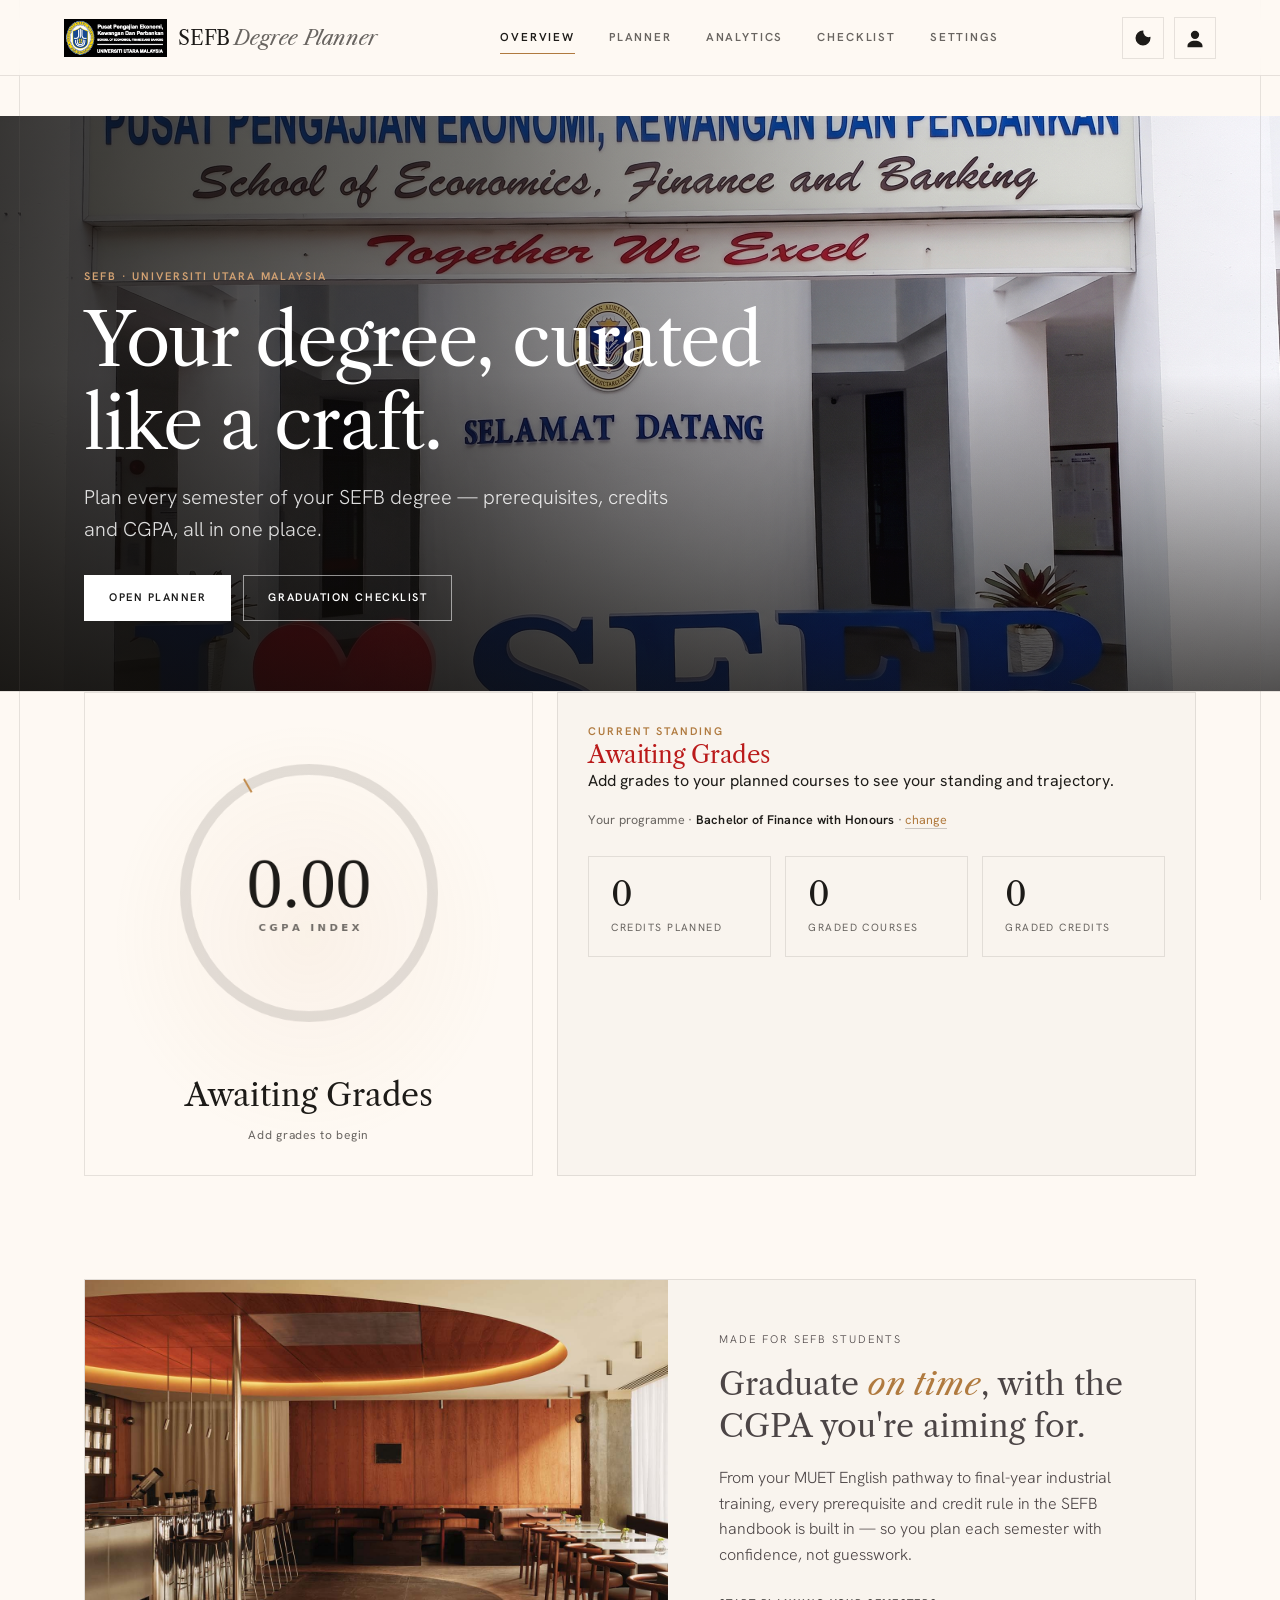
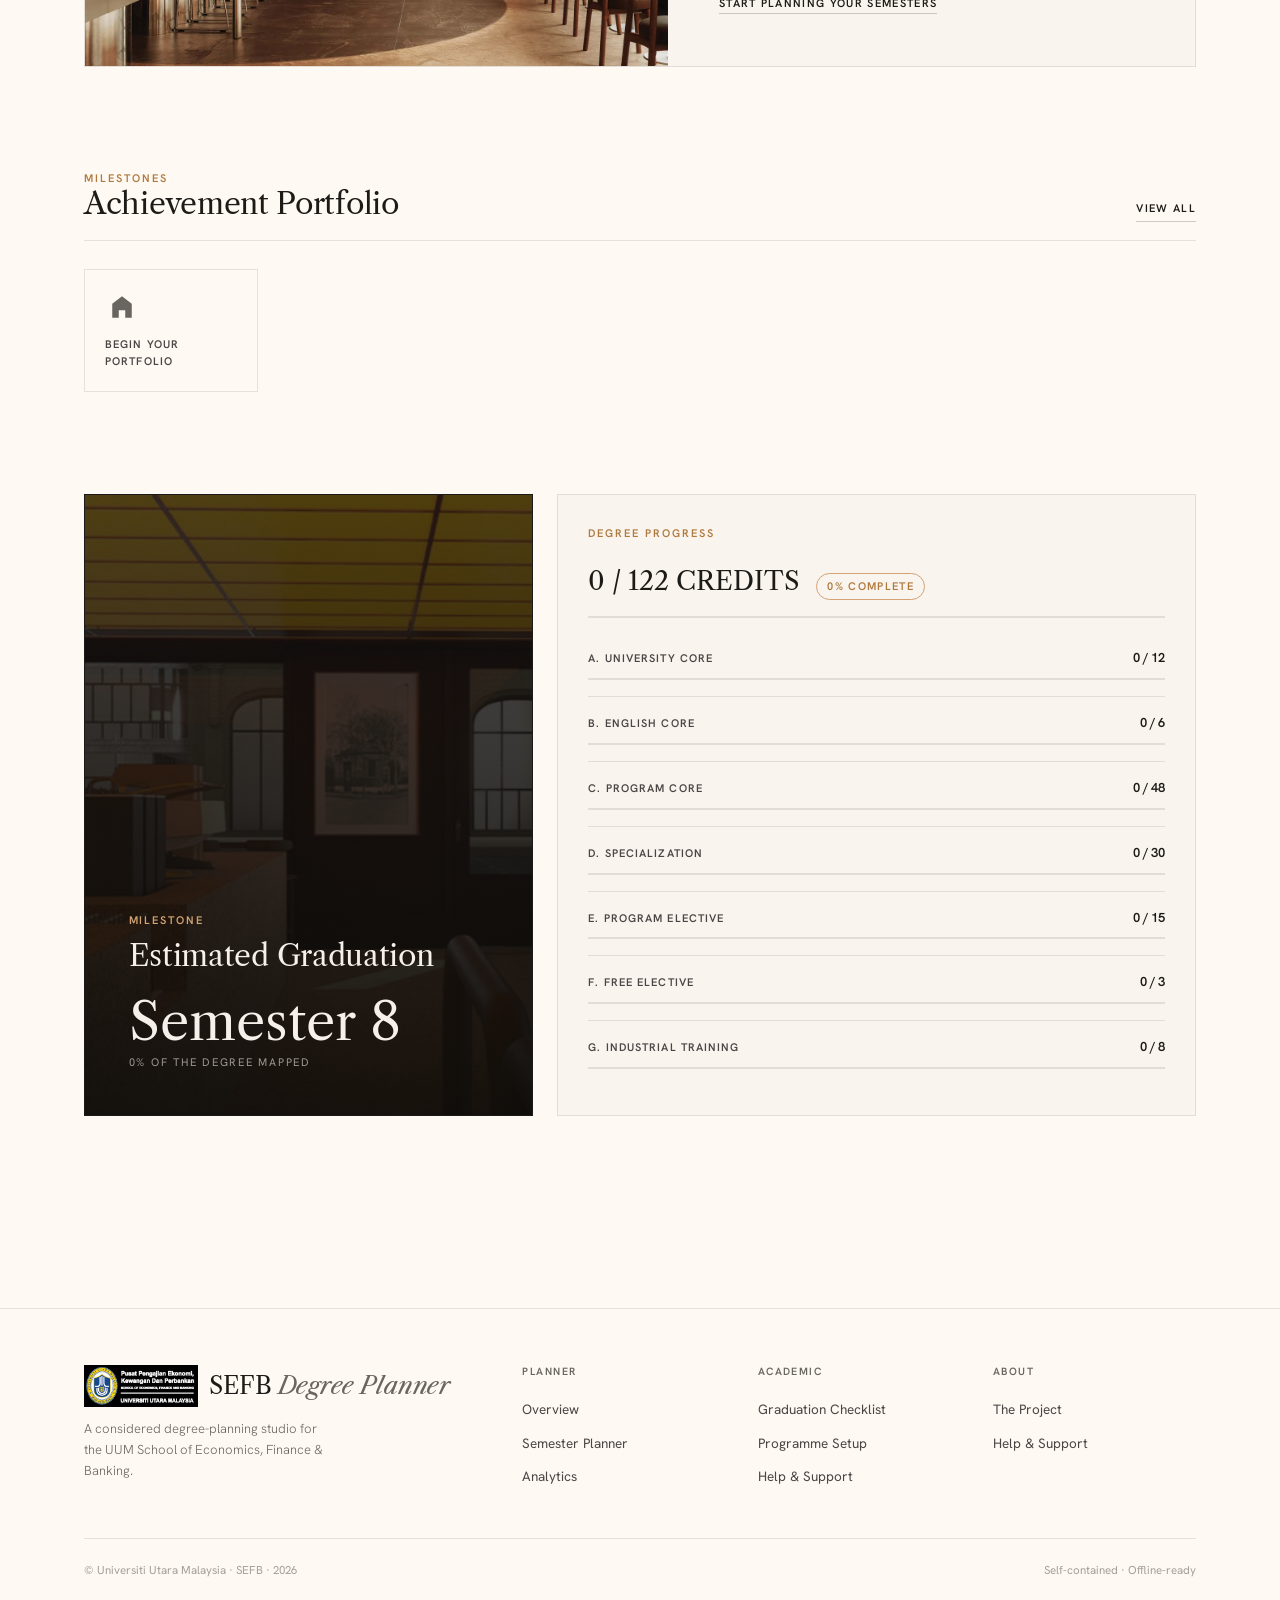
==== index.html @ 605106c7 "Add files via upload" ====
<!DOCTYPE html>
<html lang="en" class="light">
<head>
<meta charset="UTF-8">
<meta name="viewport" content="width=device-width, initial-scale=1.0">
<title>Overview · SEFB Degree Planner</title>
<meta name="description" content="SEFB UUM Degree Planner — academic standing, CGPA index and degree progress.">
<link rel="stylesheet" href="css/watchhouse.css">
</head>
<body data-page="overview" class="light-mode">

<!-- TOP APP BAR -->
<header class="topbar">
  <div class="brand">
    <button class="icon-btn" id="menuBtn" aria-label="Open menu"><span data-icon="menu"></span></button>
    <a class="brand-lockup" href="index.html"><img class="brand-logo" src="images/sefb.png" alt="SEFB logo"><span class="brand-mark">SEFB <em>Degree&nbsp;Planner</em></span></a>
    
  </div>
  <nav class="topnav">
    <a data-nav="overview" href="index.html">Overview</a>
    <a data-nav="planner" href="planner.html">Planner</a>
    <a data-nav="analytics" href="analytics.html">Analytics</a>
    <a data-nav="audit" href="audit.html">Checklist</a>
    <a data-nav="settings" href="settings.html">Settings</a>
  </nav>
  <div class="topbar-actions">
    <button class="icon-btn" data-theme-toggle><span data-theme-ic></span></button>
    <a class="icon-btn" href="settings.html" aria-label="Profile"><span data-icon="person"></span></a>
  </div>
</header>

<!-- MOBILE DRAWER -->
<nav class="drawer" id="mobileDrawer">
  <a data-nav="overview" href="index.html"><span data-icon="overview"></span>Overview</a>
  <a data-nav="planner" href="planner.html"><span data-icon="planner"></span>Planner</a>
  <a data-nav="analytics" href="analytics.html"><span data-icon="analytics"></span>Analytics</a>
  <a data-nav="audit" href="audit.html"><span data-icon="audit"></span>Checklist</a>
  <a data-nav="settings" href="settings.html"><span data-icon="settings"></span>Settings</a>
</nav>

<main>

  <!-- FULL-BLEED HERO -->
  <section class="full-hero">
    <img class="full-hero-img" src="images/campus.png" alt="SEFB UUM — School of Economics, Finance and Banking">
    <div class="full-hero-content">
      <p class="eyebrow">SEFB · Universiti Utara Malaysia</p>
      <h1>Your degree, curated like a craft.</h1>
      <p class="sub">Plan every semester of your SEFB degree — prerequisites, credits and CGPA, all in one place.</p>
      <div class="hero-actions">
        <a class="btn-light" style="background:#fff;color:var(--charcoal);border-color:#fff" href="planner.html">Open Planner</a>
        <a class="btn-light" href="audit.html">Graduation Checklist</a>
      </div>
    </div>
  </section>

<div class="wrap">

  <!-- STANDING -->
  <section class="section grid cols-12">
    <div class="span-5 panel ring-wrap">
      <canvas id="cgpaRingCanvas" width="440" height="440" aria-label="CGPA index ring"></canvas>
      <div id="cgpaRingClass">—</div>
      <div id="cgpaRingMotiv"></div>
    </div>
    <div class="span-7 panel">
      <p class="eyebrow">Current Standing</p>
      <h2 class="standing" style="text-align:left;margin:0"><span id="standingClass">Awaiting Grades</span></h2>
      <p id="standingDesc">Add grades to your planned courses to see your standing and trajectory.</p>
      <p class="prog-line">Your programme · <b data-program-name>—</b> · <a href="settings.html">change</a></p>
      <div class="stat-row" style="margin-top:26px">
        <div class="stat-card"><div class="v" id="statCredits">0</div><div class="l">Credits Planned</div></div>
        <div class="stat-card"><div class="v" id="statGraded">0</div><div class="l">Graded Courses</div></div>
        <div class="stat-card"><div class="v" id="statGradedCr">0</div><div class="l">Graded Credits</div></div>
      </div>
    </div>
  </section>

  <!-- EDITORIAL SPLIT -->
  <section class="section">
    <div class="split-media">
      <div class="split-img"><img src="images/hero-banner.jpg" alt="A considered study space"></div>
      <div class="split-copy">
        <p class="eyebrow">Made for SEFB Students</p>
        <p class="quote">Graduate <em>on time</em>, with the CGPA you're aiming for.</p>
        <p>From your MUET English pathway to final-year industrial training, every prerequisite and credit rule in the SEFB handbook is built in — so you plan each semester with confidence, not guesswork.</p>
        <div style="margin-top:22px"><a class="linkbtn" href="planner.html">Start planning your semesters</a></div>
      </div>
    </div>
  </section>

  <!-- ACHIEVEMENT PORTFOLIO -->
  <section class="section">
    <div class="section-head">
      <div><p class="eyebrow">Milestones</p><h2>Achievement Portfolio</h2></div>
      <a class="linkbtn" href="audit.html">View all</a>
    </div>
    <div class="badge-grid" id="badges"></div>
  </section>

  <!-- GRADUATION + DEGREE PROGRESS -->
  <section class="section grid cols-12">
    <div class="span-5 dark-card has-img">
      <img src="images/house-midtown.jpg" alt="">
      <div class="dc-body">
        <p class="eyebrow">Milestone</p>
        <h3 style="font-size:30px;margin-top:10px;color:var(--on-dark)">Estimated Graduation</h3>
        <div class="audit-completion" id="milestoneValue" style="font-size:clamp(34px,5vw,52px)">—</div>
        <p class="audit-completion-l" id="milestoneSub"></p>
      </div>
    </div>
    <div class="span-7 panel">
      <p class="eyebrow card-eyebrow">Degree Progress</p>
      <div class="overall-head">
        <span id="overallCredits">0 / 0 CREDITS</span>
        <span id="overallPct">0% COMPLETE</span>
      </div>
      <div class="overall-track"><div id="overallBar"></div></div>
      <div id="degreeProgress" style="margin-top:14px"></div>
    </div>
  </section>

</div>
</main>

<!-- FOOTER -->
<footer class="site-footer"><div class="wrap">
  <div class="footer-grid">
    <div class="footer-brand">
      <a class="brand-lockup" href="index.html"><img class="brand-logo" src="images/sefb.png" alt="SEFB logo"><span class="brand-mark">SEFB <em>Degree&nbsp;Planner</em></span></a>
      <p>A considered degree-planning studio for the UUM School of Economics, Finance &amp; Banking.</p>
    </div>
    <div class="footer-col"><h4>Planner</h4><a href="index.html">Overview</a><a href="planner.html">Semester Planner</a><a href="analytics.html">Analytics</a></div>
    <div class="footer-col"><h4>Academic</h4><a href="audit.html">Graduation Checklist</a><a href="settings.html">Programme Setup</a><a href="settings.html#help">Help &amp; Support</a></div>
    <div class="footer-col"><h4>About</h4><a href="settings.html#about">The Project</a><a href="settings.html#help">Help &amp; Support</a></div>
  </div>
  <div class="footer-base">
    <span>© Universiti Utara Malaysia · SEFB · 2026</span>
    <span>Self-contained · Offline-ready</span>
  </div>
</div></footer>

<!-- MODAL + CONFIRM -->
<div class="modal-bg" id="modal"><div class="modal-card"><div class="modal-head" id="modalTitle"></div><div class="modal-body" id="modalBody"></div></div></div>
<div class="modal-bg" id="confirmDialog"><div class="modal-card confirm-card">
  <p id="confirmMsg"></p>
  <div class="confirm-actions"><button class="btn-ghost" onclick="confirmResolve(false)">Cancel</button><button class="btn-solid" onclick="confirmResolve(true)">Confirm</button></div>
</div></div>

<div class="edge l"></div><div class="edge r"></div>

<script src="js/data.js"></script>
<script src="js/core-engine.js"></script>
<script src="js/charts.js"></script>
<script src="js/ui.js"></script>
<script>
  loadState();
  initChrome();
  renderAll();
</script>
</body>
</html>
---- css/watchhouse.css ----
/* ============================================================================
   watchhouse.css — SEFB Degree Planner · "Modern Coffee" editorial design system
   Self-contained: self-hosted fonts (./fonts), inline-SVG icons, no CDN.
   Aesthetic per modern_coffee_narrative/DESIGN.md — bone & charcoal, sharp
   corners, 1px blueprint borders, no drop shadows, Libre Caslon + Hanken Grotesk.
============================================================================ */

/* ─────────────────────── SELF-HOSTED FONTS ─────────────────────── */
@font-face{font-family:'Libre Caslon Text';src:url('../fonts/libre-caslon-text-400.woff2') format('woff2');font-weight:400;font-style:normal;font-display:swap}
@font-face{font-family:'Libre Caslon Text';src:url('../fonts/libre-caslon-text-400-italic.woff2') format('woff2');font-weight:400;font-style:italic;font-display:swap}
@font-face{font-family:'Libre Caslon Text';src:url('../fonts/libre-caslon-text-700.woff2') format('woff2');font-weight:700;font-style:normal;font-display:swap}
@font-face{font-family:'Hanken Grotesk';src:url('../fonts/hanken-grotesk-300.woff2') format('woff2');font-weight:300;font-style:normal;font-display:swap}
@font-face{font-family:'Hanken Grotesk';src:url('../fonts/hanken-grotesk-400.woff2') format('woff2');font-weight:400;font-style:normal;font-display:swap}
@font-face{font-family:'Hanken Grotesk';src:url('../fonts/hanken-grotesk-600.woff2') format('woff2');font-weight:600;font-style:normal;font-display:swap}
@font-face{font-family:'Hanken Grotesk';src:url('../fonts/hanken-grotesk-700.woff2') format('woff2');font-weight:700;font-style:normal;font-display:swap}

/* ─────────────────────── TOKENS ─────────────────────── */
:root{
  --font-display:'Libre Caslon Text',Georgia,'Times New Roman',serif;
  --font-body:'Hanken Grotesk',system-ui,-apple-system,'Segoe UI',Roboto,sans-serif;

  --surface:#fef9f3;
  --surface-low:#f8f3ed;
  --surface-2:#f2ede7;
  --bone:#f9f4ee;
  --ink:#1d1b18;
  --sub:#4c4546;
  --warm:#696561;
  --faint:#a59f98;
  --line:rgba(105,101,97,.16);
  --line-strong:rgba(105,101,97,.32);
  --amber:#d4a373;
  --amber-deep:#b07a3f;
  --charcoal:#1a1a1a;
  --cream:#f8f2de;
  --error:#ba1a1a;
  --on-dark:#f5f0ea;

  --container:1240px;
  --gutter:24px;
  --margin:clamp(20px,5vw,64px);
  --topbar-h:76px;
  --radius:0px;
  --pill:999px;
  --ease:cubic-bezier(.2,.7,.2,1);
}
body.dark-mode{
  --surface:#16140f;
  --surface-low:#1c1a15;
  --surface-2:#211e18;
  --bone:#211e18;
  --ink:#f5f0ea;
  --sub:#cfc9c0;
  --warm:#a8a299;
  --faint:#7e7872;
  --line:rgba(245,240,234,.12);
  --line-strong:rgba(245,240,234,.24);
  --charcoal:#0e0d0a;
  --on-dark:#f5f0ea;
}

/* ─────────────────────── RESET / BASE ─────────────────────── */
*{margin:0;padding:0;box-sizing:border-box}
html{scroll-behavior:smooth}
body{
  font-family:var(--font-body);
  background:var(--surface);
  color:var(--ink);
  font-size:16px;line-height:1.6;font-weight:400;
  -webkit-font-smoothing:antialiased;text-rendering:optimizeLegibility;
  min-height:100vh;
  transition:background .4s var(--ease),color .4s var(--ease);
}
::selection{background:rgba(212,163,115,.3)}
a{color:inherit;text-decoration:none}
button{font-family:inherit;cursor:pointer;background:none;border:none;color:inherit}
input,select,textarea{font-family:inherit;font-size:inherit;color:inherit}
img{max-width:100%;display:block}
.ic{width:1.25em;height:1.25em;fill:currentColor;flex:none;vertical-align:middle}

h1,h2,h3,h4{font-family:var(--font-display);font-weight:400;line-height:1.15;letter-spacing:-.01em}
.serif{font-family:var(--font-display)}
.eyebrow{font-size:11px;font-weight:600;letter-spacing:.18em;text-transform:uppercase;color:var(--amber-deep)}
.eyebrow.muted{color:var(--warm)}
.muted{color:var(--warm)}

/* ─────────────────────── LAYOUT ─────────────────────── */
.wrap{max-width:var(--container);margin:0 auto;padding:0 var(--margin)}
main{padding-top:calc(var(--topbar-h) + 40px);padding-bottom:96px;min-height:80vh}
.section{margin-top:clamp(48px,8vw,104px)}
.section:first-child{margin-top:0}
.section-head{display:flex;justify-content:space-between;align-items:flex-end;gap:24px;flex-wrap:wrap;margin-bottom:28px;padding-bottom:18px;border-bottom:1px solid var(--line)}
.section-head h2{font-size:clamp(22px,3vw,30px)}
.grid{display:grid;gap:var(--gutter)}
.cols-2{grid-template-columns:repeat(2,1fr)}
.cols-3{grid-template-columns:repeat(3,1fr)}
.cols-12{grid-template-columns:repeat(12,1fr)}
.span-8{grid-column:span 8}.span-7{grid-column:span 7}.span-6{grid-column:span 6}
.span-5{grid-column:span 5}.span-4{grid-column:span 4}.span-12{grid-column:span 12}

/* ─────────────────────── TOP APP BAR ─────────────────────── */
.topbar{
  position:fixed;top:0;left:0;width:100%;height:var(--topbar-h);z-index:60;
  display:flex;align-items:center;justify-content:space-between;
  padding:0 var(--margin);
  background:color-mix(in srgb,var(--surface) 82%,transparent);
  backdrop-filter:blur(14px);-webkit-backdrop-filter:blur(14px);
  border-bottom:1px solid var(--line);
}
.brand{display:flex;align-items:center;gap:14px}
.brand-mark{font-family:var(--font-display);font-size:24px;letter-spacing:-.02em;color:var(--ink)}
.brand-sub{font-size:10px;letter-spacing:.2em;text-transform:uppercase;color:var(--warm);border-left:1px solid var(--line);padding-left:12px}
.topnav{display:flex;align-items:center;gap:34px}
.topnav a{position:relative;font-size:11.5px;font-weight:600;letter-spacing:.16em;text-transform:uppercase;color:var(--warm);transition:color .3s}
.topnav a:hover{color:var(--ink)}
.topnav a.active{color:var(--ink)}
.topnav a::after{content:'';position:absolute;left:0;bottom:-7px;height:1px;width:0;background:var(--amber-deep);transition:width .3s var(--ease)}
.topnav a:hover::after,.topnav a.active::after{width:100%}
.topbar-actions{display:flex;align-items:center;gap:10px}
.icon-btn{width:42px;height:42px;display:grid;place-items:center;border:1px solid var(--line);color:var(--ink);transition:.25s var(--ease)}
.icon-btn:hover{border-color:var(--ink);color:var(--amber-deep)}
.icon-btn .ic{width:20px;height:20px}
.avatar{width:42px;height:42px;border:1px solid var(--line);overflow:hidden;background:var(--surface-2)}
.avatar img{width:100%;height:100%;object-fit:cover}
#menuBtn{display:none}

/* mobile drawer */
.drawer{position:fixed;inset:var(--topbar-h) 0 0 0;z-index:55;background:var(--surface);
  transform:translateX(-100%);transition:transform .35s var(--ease);padding:28px var(--margin);
  display:flex;flex-direction:column;gap:6px;border-right:1px solid var(--line)}
body.drawer-open .drawer{transform:translateX(0)}
.drawer a{display:flex;align-items:center;gap:14px;padding:16px 4px;font-size:14px;font-weight:600;
  letter-spacing:.1em;text-transform:uppercase;color:var(--warm);border-bottom:1px solid var(--line)}
.drawer a.active{color:var(--ink)}
.drawer a .ic{width:20px;height:20px;color:var(--amber-deep)}

/* ─────────────────────── BOTTOM NAV (mobile) ─────────────────────── */
.bottomnav{display:none}

/* ─────────────────────── PAGE HERO ─────────────────────── */
.page-hero{display:flex;justify-content:space-between;align-items:flex-end;gap:32px;flex-wrap:wrap;margin-bottom:8px}
.page-hero .lead{max-width:640px}
.page-hero h1{font-size:clamp(38px,6vw,62px);letter-spacing:-.02em;margin-top:10px}
.page-hero p{color:var(--sub);font-size:clamp(16px,2vw,19px);font-weight:300;margin-top:14px;max-width:60ch}
.hero-actions{display:flex;gap:12px;flex-wrap:wrap}
/* slim variant — planner page: heading only, no subtext, tighter bottom margin */
.page-hero--slim{margin-bottom:0;padding-bottom:14px}
.page-hero--slim h1{font-size:clamp(30px,4.6vw,50px);margin-top:6px}
/* 2-col setup grid inside left panel */
.planner-setup-grid{display:grid;grid-template-columns:1fr 1fr;gap:12px 18px;margin-top:14px}
.planner-setup-grid .field:first-child{grid-column:1/-1}  /* Programme full width */

/* context chips */
.context-bar{display:flex;flex-wrap:wrap;gap:10px;margin-top:22px}
.chip{display:inline-flex;align-items:center;gap:8px;border:1px solid var(--line);padding:8px 14px;font-size:11px;letter-spacing:.1em;text-transform:uppercase;color:var(--sub)}
.chip b{font-weight:600;color:var(--ink);letter-spacing:.04em;text-transform:none;font-size:13px}

/* ─────────────────────── BUTTONS ─────────────────────── */
.btn-outline,.btn-solid,.btn-ghost{
  display:inline-flex;align-items:center;justify-content:center;gap:8px;
  padding:13px 24px;font-size:11px;font-weight:600;letter-spacing:.14em;text-transform:uppercase;
  border:1px solid var(--ink);transition:.28s var(--ease);white-space:nowrap}
.btn-outline{color:var(--ink);background:transparent}
.btn-outline:hover{background:var(--ink);color:var(--surface)}
.btn-solid{background:var(--ink);color:var(--surface);border-color:var(--ink)}
.btn-solid:hover{background:var(--amber-deep);border-color:var(--amber-deep);color:#fff}
.btn-ghost{border-color:var(--line);color:var(--sub)}
.btn-ghost:hover{border-color:var(--ink);color:var(--ink)}
.btn-ghost.danger:hover{border-color:var(--error);color:var(--error)}
.btn-outline.sm,.btn-solid.sm,.btn-ghost.sm{padding:9px 16px;font-size:10.5px;letter-spacing:.1em}
.btn-outline .ic,.btn-solid .ic,.btn-ghost .ic{width:16px;height:16px}
.linkbtn{font-size:11px;font-weight:600;letter-spacing:.12em;text-transform:uppercase;color:var(--ink);
  border-bottom:1px solid var(--line-strong);padding-bottom:3px;transition:border-color .3s}
.linkbtn:hover{border-color:var(--amber-deep);color:var(--amber-deep)}

/* ─────────────────────── CARDS / PANELS ─────────────────────── */
.bone-card{background:var(--bone);border:1px solid var(--line);padding:clamp(22px,3vw,40px)}
.panel{background:var(--bone);border:1px solid var(--line);padding:clamp(20px,2.4vw,30px)}
.panel-flat{border:1px solid var(--line);padding:clamp(20px,2.4vw,30px)}
.dark-card{background:var(--charcoal);color:var(--on-dark);border:1px solid var(--charcoal);padding:clamp(26px,3.4vw,44px);position:relative;overflow:hidden}
.dark-card .eyebrow{color:var(--amber)}
.dark-card h2,.dark-card h3{color:var(--on-dark)}
.card-title{font-size:20px;margin-bottom:4px}
.card-eyebrow{margin-bottom:18px}

/* ─────────────────────── STAT CARDS ─────────────────────── */
.stat-row{display:grid;grid-template-columns:repeat(auto-fit,minmax(150px,1fr));gap:14px}
.stat-card{border:1px solid var(--line);padding:20px 22px;background:var(--bone)}
.stat-card .v{font-family:var(--font-display);font-size:34px;line-height:1}
.stat-card .l{font-size:10.5px;letter-spacing:.14em;text-transform:uppercase;color:var(--warm);margin-top:8px}

/* ─────────────────────── CLASSIFICATION / RING ─────────────────────── */
.ring-wrap{display:flex;flex-direction:column;align-items:center;text-align:center}
#cgpaRingCanvas{width:100%;max-width:300px;aspect-ratio:1/1;height:auto}
#cgpaRingClass{font-family:var(--font-display);font-size:clamp(24px,3vw,32px);margin-top:6px}
#cgpaRingMotiv{font-size:12px;letter-spacing:.06em;color:var(--warm);margin-top:6px}
[data-tier="first"]{color:var(--amber-deep)}
[data-tier="fail"]{color:var(--error)}
.standing{text-align:center;max-width:520px;margin:0 auto}
.standing h2{font-size:clamp(34px,5vw,52px);line-height:1.05;margin-top:12px}
.standing #standingClass{display:block}
.standing p{color:var(--sub);font-weight:300;margin-top:18px;font-size:17px}
.prog-line{font-size:12.5px;color:var(--warm);margin-top:16px;letter-spacing:.02em}
.prog-line b{color:var(--ink);font-weight:600}
.prog-line a{color:var(--amber-deep);border-bottom:1px solid var(--line-strong)}
.prog-line a:hover{border-color:var(--amber-deep)}
#deansListBadge{display:inline-flex;align-items:center;gap:8px;margin-top:14px;border:1px solid var(--amber);
  color:var(--amber-deep);padding:7px 14px;border-radius:var(--pill);font-size:11px;font-weight:600;letter-spacing:.12em;text-transform:uppercase}

/* ─────────────────────── PROGRESS BARS ─────────────────────── */
.overall-head{display:flex;align-items:baseline;gap:16px;flex-wrap:wrap;margin-bottom:6px}
#overallCredits{font-family:var(--font-display);font-size:26px}
#overallPct{font-size:11px;font-weight:600;letter-spacing:.12em;text-transform:uppercase;color:var(--amber-deep);
  border:1px solid var(--amber);padding:4px 10px;border-radius:var(--pill)}
.overall-track{height:2px;background:var(--line);margin:14px 0 4px}
.overall-track #overallBar{height:100%;background:var(--amber-deep);transition:width .6s var(--ease)}
.progress-row{padding:16px 0;border-bottom:1px solid var(--line)}
.progress-row:last-child{border-bottom:none}
.progress-row-head{display:flex;justify-content:space-between;align-items:baseline;margin-bottom:9px}
.pr-label{font-size:11px;font-weight:600;letter-spacing:.1em;text-transform:uppercase;color:var(--sub)}
.pr-val{font-size:13px;font-weight:600;color:var(--ink);font-variant-numeric:tabular-nums}
.progress-track{height:2px;background:var(--line)}
.progress-fill{height:100%;background:var(--ink);transition:width .6s var(--ease)}
.progress-row.is-done .progress-fill{background:var(--amber-deep)}
.progress-row.is-done .pr-val{color:var(--amber-deep)}

/* ─────────────────────── BADGES ─────────────────────── */
.badge-grid{display:grid;grid-template-columns:repeat(auto-fill,minmax(150px,1fr));gap:14px}
.badge{display:flex;flex-direction:column;gap:12px;border:1px solid var(--line);padding:20px}
.badge-ic{width:34px;height:34px;display:grid;place-items:center;color:var(--warm)}
.badge-ic .ic{width:26px;height:26px}
.badge-label{font-size:11px;font-weight:600;letter-spacing:.1em;text-transform:uppercase;color:var(--sub)}
.badge.is-gold{border-color:var(--amber)}
.badge.is-gold .badge-ic{color:var(--amber-deep)}
.badge.is-gold .badge-label{color:var(--ink)}

/* ─────────────────────── FORM CONTROLS ─────────────────────── */
.field{display:flex;flex-direction:column;gap:8px}
.field-label{font-size:10.5px;font-weight:600;letter-spacing:.14em;text-transform:uppercase;color:var(--warm)}
select,.input{
  width:100%;padding:13px 16px;border:1px solid var(--line);background:var(--surface);color:var(--ink);
  font-size:14px;border-radius:0;appearance:none;-webkit-appearance:none;transition:border-color .25s}
select{background-image:url("data:image/svg+xml;utf8,<svg xmlns='http://www.w3.org/2000/svg' width='16' height='16' viewBox='0 0 24 24' fill='%23696561'><path d='M7 10l5 5 5-5z'/></svg>");
  background-repeat:no-repeat;background-position:right 14px center;padding-right:40px}
select:focus,.input:focus{outline:none;border-color:var(--ink)}
.search-box{position:relative}
.search-box .input{padding-left:44px}
.search-box .search-ic{position:absolute;left:16px;top:50%;transform:translateY(-50%);color:var(--warm)}
.search-results{position:absolute;top:calc(100% + 6px);left:0;right:0;z-index:20;background:var(--surface);
  border:1px solid var(--line);display:none}
.search-results.open{display:block}
.search-hit{display:flex;align-items:center;gap:12px;padding:11px 16px;border-bottom:1px solid var(--line)}
.search-hit:last-child{border-bottom:none}
.sh-code{font-size:11px;letter-spacing:.06em;color:var(--warm);min-width:74px}
.sh-name{flex:1;font-size:13px}
.sh-cr{font-size:11px;color:var(--amber-deep)}
.search-empty{padding:14px 16px;color:var(--warm);font-size:13px}

/* ─────────────────────── TAKE NOTE (alerts) ─────────────────────── */
.take-note{border:2px solid var(--amber);background:color-mix(in srgb,var(--amber) 12%,var(--surface));
  padding:20px 22px;margin-top:26px;display:none}
.take-note.has-alerts{display:block}
.take-note.muted{opacity:.7}
.take-note-head{display:flex;align-items:center;gap:12px;margin-bottom:14px}
.take-note-head .tn-title{font-size:11px;font-weight:700;letter-spacing:.16em;text-transform:uppercase;color:var(--amber-deep)}
.tn-count{background:var(--amber-deep);color:#fff;font-size:11px;font-weight:700;min-width:20px;height:20px;
  border-radius:var(--pill);display:inline-grid;place-items:center;padding:0 6px}
.take-note-head .spacer{flex:1}
.tn-mute{font-size:10.5px;letter-spacing:.1em;text-transform:uppercase;color:var(--warm);border-bottom:1px solid var(--line)}
.alert{display:flex;align-items:center;gap:12px;padding:11px 0;border-top:1px solid var(--line)}
.alert-msg{flex:1;font-size:13.5px;color:var(--ink)}
.alert.is-bad .alert-msg{color:var(--error)}
.alert-x{width:24px;height:24px;display:grid;place-items:center;color:var(--warm)}
.alert-x:hover{color:var(--ink)}
.alert-x .ic{width:16px;height:16px}

/* ─────────────────────── SEMESTER CARDS ─────────────────────── */
.sem-stack{display:flex;flex-direction:column;gap:22px;margin-top:30px}
.sem-card{background:var(--bone);border:1px solid var(--line);padding:clamp(20px,2.6vw,34px);transition:border-color .4s}
.sem-card.is-current{border-color:var(--amber)}
.sem-card.is-extra{background:repeating-linear-gradient(135deg,var(--bone),var(--bone) 12px,var(--surface-low) 12px,var(--surface-low) 24px)}
.sem-card.drop-target{border-color:var(--ink);box-shadow:inset 0 0 0 1px var(--ink)}
.sem-head{display:flex;justify-content:space-between;align-items:flex-start;gap:18px;flex-wrap:wrap;
  padding-bottom:18px;margin-bottom:18px;border-bottom:1px solid var(--line)}
.sem-eyebrow{font-size:10.5px;font-weight:600;letter-spacing:.16em;text-transform:uppercase;color:var(--amber-deep)}
.sem-title{font-size:clamp(22px,3vw,28px);margin-top:5px;display:flex;align-items:center;gap:12px}
.sem-now{font-family:var(--font-body);font-size:10px;font-weight:600;letter-spacing:.12em;text-transform:uppercase;
  color:var(--amber-deep);border:1px solid var(--amber);padding:3px 9px;border-radius:var(--pill)}
.sem-head-right{display:flex;align-items:center;gap:16px}
.sem-session{width:auto;min-width:108px;padding:9px 34px 9px 12px;font-size:12px}
.sem-gpa{text-align:right}
.sem-gpa-lbl{display:block;font-size:9.5px;letter-spacing:.14em;text-transform:uppercase;color:var(--warm)}
.sem-gpa-val{font-family:var(--font-display);font-size:26px}
.sem-courses{display:flex;flex-direction:column}
.sem-empty{color:var(--warm);font-size:13.5px;font-style:italic;padding:14px 0}

.course-row{display:flex;align-items:center;gap:16px;padding:15px 12px;margin:0 -12px;border-bottom:1px solid var(--line);
  position:relative;cursor:grab;transition:background .25s}
.course-row:hover{background:var(--surface-low)}
.course-row.dragging{opacity:.45}
.course-row.is-locked{background:color-mix(in srgb,var(--error) 7%,transparent)}
.course-cat{width:3px;align-self:stretch;background:var(--warm);flex:none;border-radius:2px}
.cat-A .course-cat{background:#c9a227}.cat-B .course-cat{background:#5b8a72}.cat-C .course-cat{background:#5878a3}
.cat-D .course-cat{background:#b5728f}.cat-E .course-cat{background:#8a76a8}.cat-F .course-cat{background:var(--amber-deep)}
.cat-G .course-cat{background:#b06a55}.cat-H .course-cat{background:#5a9aa3}
.course-code{font-size:11px;letter-spacing:.05em;color:var(--warm);min-width:80px;flex:none;font-variant-numeric:tabular-nums}
.course-body{flex:1;min-width:0}
.course-name{font-size:15px;font-weight:600;color:var(--ink);display:flex;align-items:center;gap:8px;flex-wrap:wrap}
.lock-pill{font-size:9px;font-weight:600;letter-spacing:.1em;text-transform:uppercase;color:var(--error);
  border:1px solid var(--error);padding:2px 7px;border-radius:var(--pill)}
.lock-pill.warn{color:var(--amber-deep);border-color:var(--amber)}
.course-meta{font-size:11px;color:var(--warm);margin-top:3px;letter-spacing:.02em}
.course-tail{display:flex;align-items:center;gap:12px;flex:none}
.course-cr{font-size:11px;font-weight:600;letter-spacing:.08em;text-transform:uppercase;color:var(--sub);min-width:42px;text-align:right}
.grade-sel{width:64px;padding:7px 24px 7px 10px;font-size:13px;background-position:right 8px center}
.row-x{width:28px;height:28px;display:grid;place-items:center;color:var(--faint);transition:color .2s}
.row-x:hover{color:var(--error)}
.row-x .ic{width:16px;height:16px}

.sem-add{display:flex;gap:10px;margin-top:18px}
.sem-add select{flex:1}
.sem-foot{margin-top:18px;padding-top:16px;border-top:1px solid var(--line)}
.sem-foot-row{display:flex;justify-content:space-between;align-items:baseline;margin-bottom:8px}
.sem-foot-lbl{font-size:10px;letter-spacing:.14em;text-transform:uppercase;color:var(--warm)}
.sem-foot-val{font-size:13px;font-weight:600;font-variant-numeric:tabular-nums}
.sem-foot-val.warn{color:var(--amber-deep)}.sem-foot-val.bad{color:var(--error)}.sem-foot-val.ok{color:var(--ink)}
.sem-foot-track{height:2px;background:var(--line)}
.sem-foot-fill{height:100%;background:var(--ink);transition:width .4s var(--ease)}
.sem-foot-fill.warn{background:var(--amber-deep)}.sem-foot-fill.bad{background:var(--error)}
.sem-extra-ctrl{display:flex;gap:12px;justify-content:center;padding:18px;border:1px dashed var(--line-strong);margin-top:4px}

/* ─────────────────────── DEGREE AUDIT ─────────────────────── */
.audit-status{padding:clamp(28px,4vw,52px);text-align:center}
.audit-status .eyebrow{color:var(--amber)}
#auditStatusTitle{font-size:clamp(30px,4.5vw,46px);margin:12px 0 10px}
#auditStatusSub{color:rgba(245,240,234,.78);font-weight:300;font-size:16px}
.audit-status[data-ok="1"] #auditCompletionPct{color:var(--amber)}
.audit-completion{font-family:var(--font-display);font-size:clamp(48px,8vw,82px);line-height:1;margin-top:22px;color:var(--on-dark)}
.audit-completion-l{font-size:11px;letter-spacing:.16em;text-transform:uppercase;color:rgba(245,240,234,.6);margin-top:6px}
.audit-row{display:flex;justify-content:space-between;align-items:center;gap:18px;flex-wrap:wrap;
  padding:18px 0;border-bottom:1px solid var(--line)}
.audit-row:last-child{border-bottom:none}
.audit-row-label{font-size:15px;font-weight:600}
.audit-row-sub{font-size:11px;color:var(--warm);margin-top:3px}
.audit-row-meta{display:flex;align-items:center;gap:16px}
.audit-track{width:120px;height:4px;background:var(--line);position:relative;border-radius:2px;overflow:hidden}
.audit-fill{position:absolute;top:0;left:0;height:100%;background:var(--ink);transition:width .5s ease}
.audit-fill.is-planned{background:var(--faint);opacity:.6}
.audit-row.is-ok .audit-fill:not(.is-planned){background:var(--amber-deep)}
.audit-val{font-size:12px;font-weight:600;color:var(--sub);min-width:100px;text-align:right;font-variant-numeric:tabular-nums}
.audit-tag{font-size:10px;font-weight:600;letter-spacing:.1em;text-transform:uppercase;padding:5px 11px;border-radius:var(--pill);
  border:1px solid var(--line);color:var(--warm);min-width:120px;text-align:center}
.audit-row.is-ok .audit-tag{border-color:var(--amber);color:var(--amber-deep)}
.audit-row.is-pending-grade .audit-tag{border-color:var(--faint);color:var(--faint);font-style:italic}

/* advisor / notes */
.advisor{display:flex;align-items:center;gap:16px}
.advisor-av{width:52px;height:52px;border:1px solid var(--line);display:grid;place-items:center;color:var(--warm);background:var(--surface-2)}
.advisor-name{font-family:var(--font-display);font-size:18px}
.advisor-role{font-size:11px;letter-spacing:.1em;text-transform:uppercase;color:var(--warm);margin-top:2px}
.notes-list{list-style:none}
.notes-list li{padding:11px 0 11px 22px;position:relative;font-size:14px;color:var(--sub);border-bottom:1px solid var(--line)}
.notes-list li:last-child{border-bottom:none}
.notes-list li::before{content:'';position:absolute;left:0;top:18px;width:8px;height:1px;background:var(--amber-deep)}

/* ─────────────────────── TABLES ─────────────────────── */
.data-table{width:100%;border-collapse:collapse}
.data-table th{text-align:left;font-size:10px;font-weight:600;letter-spacing:.12em;text-transform:uppercase;
  color:var(--warm);padding:10px 12px;border-bottom:1px solid var(--line-strong)}
.data-table td{padding:12px;border-bottom:1px solid var(--line);font-size:14px}
.data-table td.num{text-align:right;font-variant-numeric:tabular-nums;font-weight:600}
.data-table th:nth-child(n+2),.data-table td:nth-child(n+2){text-align:right}
.data-table tr.is-deans td{color:var(--amber-deep)}
.data-table td.empty{text-align:center;color:var(--warm);font-style:italic;padding:22px}
.sparkline{width:120px;height:34px}

/* ─────────────────────── CALCULATORS ─────────────────────── */
.calc-row{display:grid;grid-template-columns:96px 1fr 32px;gap:10px;align-items:center;margin-bottom:10px}
.calc-cr{display:flex;align-items:center;border:1px solid var(--line);padding:0 12px;background:var(--surface)}
.calc-cr input{width:100%;border:none;background:none;padding:12px 0;text-align:center;font-weight:600}
.calc-cr input:focus{outline:none}
.calc-cr span{font-size:11px;color:var(--warm);text-transform:uppercase;letter-spacing:.06em}
.calc-result{display:flex;flex-direction:column;align-items:flex-start;gap:4px;border-top:1px solid var(--line-strong);margin-top:18px;padding-top:18px}
.calc-result .big{font-family:var(--font-display);font-size:56px;line-height:1}
.calc-result .meta{font-size:12px;color:var(--warm);letter-spacing:.04em}
.res-status,[id$="CalcStatus"]{font-size:11px;font-weight:600;letter-spacing:.12em;text-transform:uppercase;color:var(--warm)}
[id$="CalcStatus"][data-tier="first"]{color:var(--amber-deep)}
[id$="CalcStatus"][data-tier="fail"]{color:var(--error)}
.prior-grid{display:grid;grid-template-columns:1fr 1fr;gap:12px;margin-bottom:16px}

/* ─────────────────────── SETTINGS ─────────────────────── */
.settings-grid{display:grid;grid-template-columns:repeat(auto-fit,minmax(240px,1fr));gap:20px}
.toggle-row{display:flex;justify-content:space-between;align-items:center;gap:16px;padding:16px 0;border-bottom:1px solid var(--line)}
.toggle-row:last-child{border-bottom:none}
.toggle-row .tr-label{font-size:14px;font-weight:600}
.toggle-row .tr-sub{font-size:12px;color:var(--warm);margin-top:2px}
.switch{width:54px;height:28px;border:1px solid var(--line-strong);border-radius:var(--pill);position:relative;transition:.3s;flex:none}
.switch::after{content:'';position:absolute;top:3px;left:3px;width:20px;height:20px;border-radius:50%;background:var(--ink);transition:.3s var(--ease)}
body.dark-mode .switch{background:var(--amber-deep);border-color:var(--amber-deep)}
body.dark-mode .switch::after{transform:translateX(26px);background:#fff}

/* faq */
.faq-item{border-bottom:1px solid var(--line);padding:18px 0}
.faq-q{font-family:var(--font-display);font-size:18px;margin-bottom:8px}
.faq-a{color:var(--sub);font-size:14px;font-weight:300}

/* ─────────────────────── MODAL / CONFIRM / TOAST ─────────────────────── */
.modal-bg{position:fixed;inset:0;z-index:80;background:rgba(20,18,15,.5);backdrop-filter:blur(4px);
  display:none;align-items:center;justify-content:center;padding:24px}
.modal-bg.active{display:flex}
.modal-card{background:var(--surface);border:1px solid var(--line-strong);max-width:680px;width:100%;
  max-height:86vh;overflow:auto}
.modal-head{display:flex;justify-content:space-between;align-items:center;gap:16px;padding:22px 26px;border-bottom:1px solid var(--line);
  font-family:var(--font-display);font-size:22px;position:sticky;top:0;background:var(--surface)}
.modal-close{font-size:26px;line-height:1;color:var(--warm)}
.modal-close:hover{color:var(--ink)}
.modal-body{padding:24px 26px}
.confirm-card{max-width:440px;text-align:center;padding:34px 30px}
.confirm-card p{font-size:16px;margin-bottom:24px}
.confirm-actions{display:flex;gap:12px;justify-content:center}
#toast{position:fixed;left:50%;bottom:34px;transform:translate(-50%,18px);z-index:90;
  background:var(--charcoal);color:var(--on-dark);padding:13px 22px;font-size:13px;letter-spacing:.02em;
  border:1px solid var(--charcoal);opacity:0;pointer-events:none;transition:.35s var(--ease)}
#toast.show{opacity:1;transform:translate(-50%,0)}

/* ─────────────────────── FOOTER ─────────────────────── */
.site-footer{border-top:1px solid var(--line);margin-top:96px;padding:56px 0 40px}
.footer-grid{display:grid;grid-template-columns:2fr 1fr 1fr 1fr;gap:32px}
.footer-brand .brand-mark{font-size:28px}
.footer-brand p{color:var(--warm);font-size:13px;margin-top:12px;max-width:36ch;font-weight:300}
.footer-col h4{font-family:var(--font-body);font-size:10.5px;font-weight:600;letter-spacing:.14em;text-transform:uppercase;color:var(--warm);margin-bottom:16px}
.footer-col a{display:block;font-size:13.5px;color:var(--sub);padding:6px 0;transition:color .25s}
.footer-col a:hover{color:var(--amber-deep)}
.footer-base{display:flex;justify-content:space-between;align-items:center;gap:16px;flex-wrap:wrap;
  margin-top:44px;padding-top:22px;border-top:1px solid var(--line);font-size:11.5px;color:var(--faint)}

/* ─────────────────────── AMBIENT EDGE LINES ─────────────────────── */
.edge{position:fixed;top:0;width:1px;height:100%;background:var(--line);z-index:1;pointer-events:none}
.edge.l{left:max(12px,calc((100vw - var(--container))/2 - 1px))}
.edge.r{right:max(12px,calc((100vw - var(--container))/2 - 1px))}
@media(max-width:1100px){.edge{display:none}}

/* ─────────────────────── RESPONSIVE ─────────────────────── */
@media(max-width:920px){
  .topnav{display:none}
  #menuBtn{display:grid}
  .cols-12 .span-8,.cols-12 .span-7,.cols-12 .span-6,.cols-12 .span-5,.cols-12 .span-4{grid-column:1/-1}
  .cols-2,.cols-3{grid-template-columns:1fr}
  .footer-grid{grid-template-columns:1fr 1fr}
  .bottomnav{display:flex;position:fixed;bottom:0;left:0;width:100%;height:68px;z-index:60;
    background:var(--surface);border-top:1px solid var(--line);justify-content:space-around;align-items:stretch}
  .bottomnav a{flex:1;display:flex;flex-direction:column;align-items:center;justify-content:center;gap:4px;
    font-size:9px;letter-spacing:.08em;text-transform:uppercase;color:var(--warm)}
  .bottomnav a .ic{width:22px;height:22px}
  .bottomnav a.active{color:var(--ink);box-shadow:inset 0 2px 0 var(--ink)}
  main{padding-bottom:96px}
}
@media(max-width:560px){
  .footer-grid{grid-template-columns:1fr}
  .sem-head-right{width:100%;justify-content:space-between}
  .page-hero{align-items:flex-start}
  .brand-sub{display:none}
  .calc-result .big{font-size:46px}
}

/* ============================================================================
   BRAND LOCKUP + IMAGERY + RICHER EDITORIAL LAYER  (added pass 2)
============================================================================ */
.brand-lockup{display:flex;align-items:center;gap:11px}
.brand-logo{height:38px;width:auto;display:block;flex:none}
.brand-mark{font-size:20px;white-space:nowrap;line-height:1}
.brand-mark em{font-style:italic;font-weight:400;color:var(--warm)}
.footer-brand .brand-lockup{margin-bottom:4px}
.footer-brand .brand-logo{height:42px}
.footer-brand .brand-mark{font-size:24px}

/* generic figure */
.figure{overflow:hidden;border:1px solid var(--line);position:relative;background:var(--surface-2)}
.figure img{display:block;width:100%;height:100%;object-fit:cover;transition:transform 1.2s var(--ease),filter .8s var(--ease)}
.figure:hover img{transform:scale(1.04)}
.figure .figure-cap{position:absolute;left:0;bottom:0;right:0;padding:18px 20px;z-index:2;
  background:linear-gradient(0deg,rgba(14,12,9,.78),transparent);color:#fff}
.figure .figure-cap .eyebrow{color:var(--amber)}
.figure .figure-cap .ttl{font-family:var(--font-display);font-size:20px;margin-top:4px}
.ar-16-9{aspect-ratio:16/9}.ar-4-3{aspect-ratio:4/3}.ar-1-1{aspect-ratio:1/1}.ar-3-4{aspect-ratio:3/4}

/* FULL-BLEED HERO */
.full-hero{position:relative;width:100vw;margin-left:calc(50% - 50vw);
  min-height:clamp(460px,64vh,620px);display:flex;align-items:flex-end;overflow:hidden;
  border-bottom:1px solid var(--line)}
.full-hero-img{position:absolute;inset:0;width:100%;height:100%;object-fit:cover;object-position:center 34%;
  transform:rotate(var(--hero-rot,-1.6deg)) scale(1.12);transform-origin:center}
.full-hero::after{content:"";position:absolute;inset:0;z-index:1;
  background:linear-gradient(90deg,rgba(14,12,9,.82) 0%,rgba(14,12,9,.55) 38%,rgba(14,12,9,.12) 72%,transparent 100%),
             linear-gradient(0deg,rgba(14,12,9,.7),transparent 55%)}
.full-hero-content{position:relative;z-index:2;width:100%;max-width:var(--container);margin:0 auto;
  padding:0 var(--margin) clamp(40px,6vw,70px)}
.full-hero-content .eyebrow{color:var(--amber)}
.full-hero-content h1{color:#fff;font-size:clamp(40px,6.4vw,72px);letter-spacing:-.02em;margin-top:14px;max-width:16ch}
.full-hero-content .sub{color:rgba(255,255,255,.86);font-size:clamp(16px,2vw,20px);font-weight:300;margin-top:16px;max-width:54ch}
.full-hero-content .hero-actions{margin-top:30px}
.btn-light{display:inline-flex;align-items:center;justify-content:center;gap:8px;padding:13px 24px;
  font-size:11px;font-weight:600;letter-spacing:.14em;text-transform:uppercase;border:1px solid rgba(255,255,255,.55);color:#fff;transition:.28s var(--ease)}
.btn-light:hover{background:#fff;color:var(--charcoal);border-color:#fff}

/* EDITORIAL SPLIT (image + copy) */
.split-media{display:grid;grid-template-columns:1.05fr .95fr;border:1px solid var(--line);overflow:hidden;background:var(--bone)}
.split-media.reverse{grid-template-columns:.95fr 1.05fr}
.split-media.reverse .split-copy{order:-1}
.split-media .split-img{position:relative;overflow:hidden;min-height:340px;background:var(--surface-2)}
.split-media .split-img img{position:absolute;inset:0;width:100%;height:100%;object-fit:cover;transition:transform 1.2s var(--ease)}
.split-media:hover .split-img img{transform:scale(1.04)}
.split-copy{padding:clamp(28px,4vw,52px);display:flex;flex-direction:column;justify-content:center}
.split-copy .quote{font-family:var(--font-display);font-size:clamp(22px,2.6vw,32px);line-height:1.32;margin:14px 0 18px}
.split-copy .quote em{color:var(--amber-deep);font-style:italic}
.split-copy p{color:var(--sub);font-weight:300}

/* image strip (thin band) */
.img-strip{position:relative;width:100%;height:clamp(160px,22vw,240px);overflow:hidden;border:1px solid var(--line)}
.img-strip img{width:100%;height:100%;object-fit:cover;object-position:center 42%}
.img-strip .strip-cap{position:absolute;inset:0;display:flex;flex-direction:column;justify-content:center;
  padding:0 clamp(24px,4vw,48px);background:linear-gradient(90deg,rgba(14,12,9,.7),rgba(14,12,9,.15) 60%,transparent);color:#fff}
.img-strip .strip-cap .eyebrow{color:var(--amber)}
.img-strip .strip-cap h3{color:#fff;font-size:clamp(20px,2.6vw,30px);margin-top:4px}

/* dark card with image bg */
.dark-card.has-img{padding:0;min-height:300px;display:flex;align-items:flex-end}
.dark-card.has-img img{position:absolute;inset:0;width:100%;height:100%;object-fit:cover;opacity:.42}
.dark-card.has-img::after{content:"";position:absolute;inset:0;background:linear-gradient(0deg,rgba(14,12,9,.9),rgba(14,12,9,.4))}
.dark-card.has-img .dc-body{position:relative;z-index:2;padding:clamp(26px,3.4vw,44px);width:100%}

/* enlarge + lift the ring */
#cgpaRingCanvas{max-width:340px}
.ring-wrap{justify-content:center;background:
  radial-gradient(ellipse at center, color-mix(in srgb,var(--amber) 9%,transparent), transparent 62%)}

/* subtle hover on panels/cards for life (still no harsh shadow) */
.bone-card,.panel,.stat-card,.badge{transition:border-color .3s var(--ease),transform .3s var(--ease)}
.badge:hover{border-color:var(--amber);transform:translateY(-2px)}
.stat-card:hover{border-color:var(--line-strong)}

@media(max-width:920px){
  .split-media,.split-media.reverse{grid-template-columns:1fr}
  .split-media.reverse .split-copy{order:0}
  .split-media .split-img{min-height:260px}
  .full-hero{min-height:clamp(380px,56vh,520px)}
  .brand-mark{font-size:17px}
  .brand-logo{height:32px}
}
@media(max-width:560px){
  .brand-mark em{display:none}
  .full-hero-content h1{font-size:34px}
}

.empty-hint{display:none;color:var(--warm);font-style:italic;font-size:14px;padding:34px 4px;text-align:center;border-top:1px solid var(--line)}
#semBarWrap.is-empty .empty-hint{display:block}

/* ─────────────────────── PRINT ─────────────────────── */
@media print{
  .topbar,.bottomnav,.drawer,.edge,.site-footer,.hero-actions,.take-note,.sem-add,.sem-extra-ctrl,#toast{display:none!important}
  body{background:#fff;color:#000}
  main{padding-top:0}
}
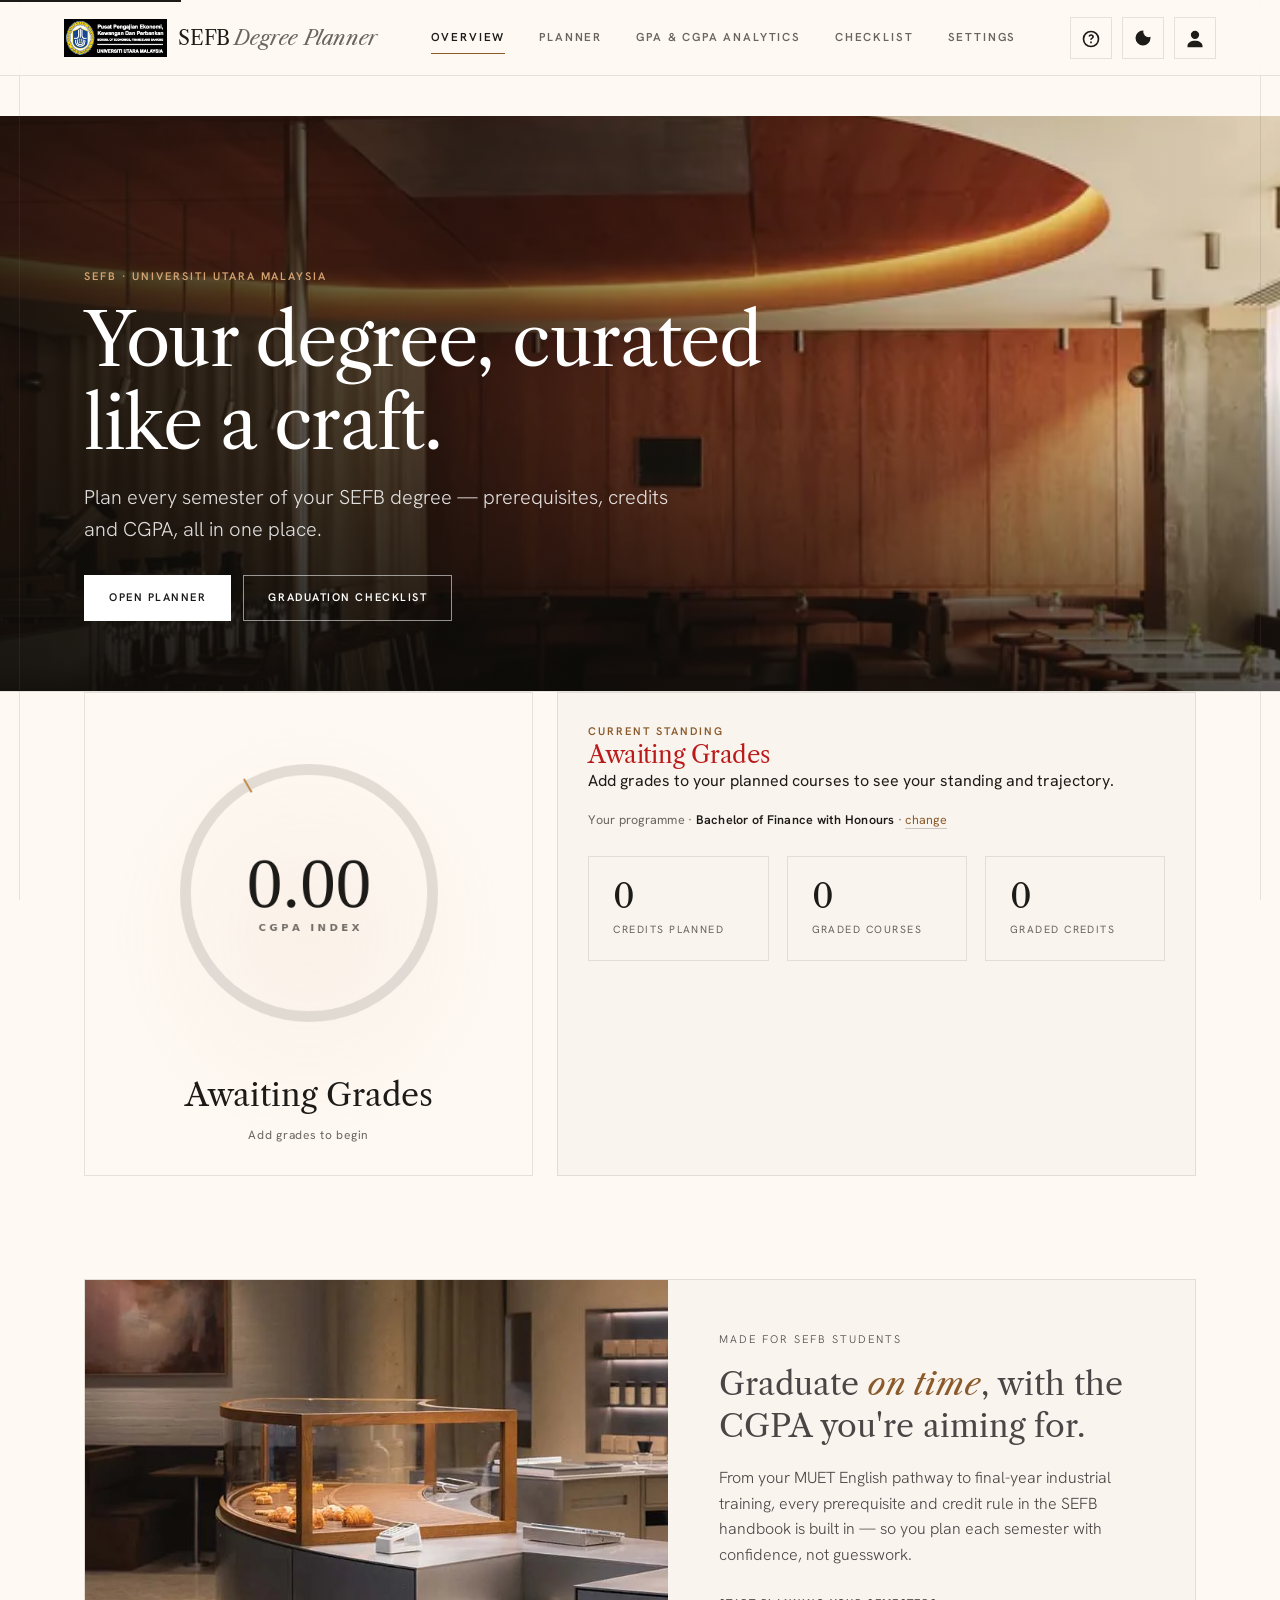
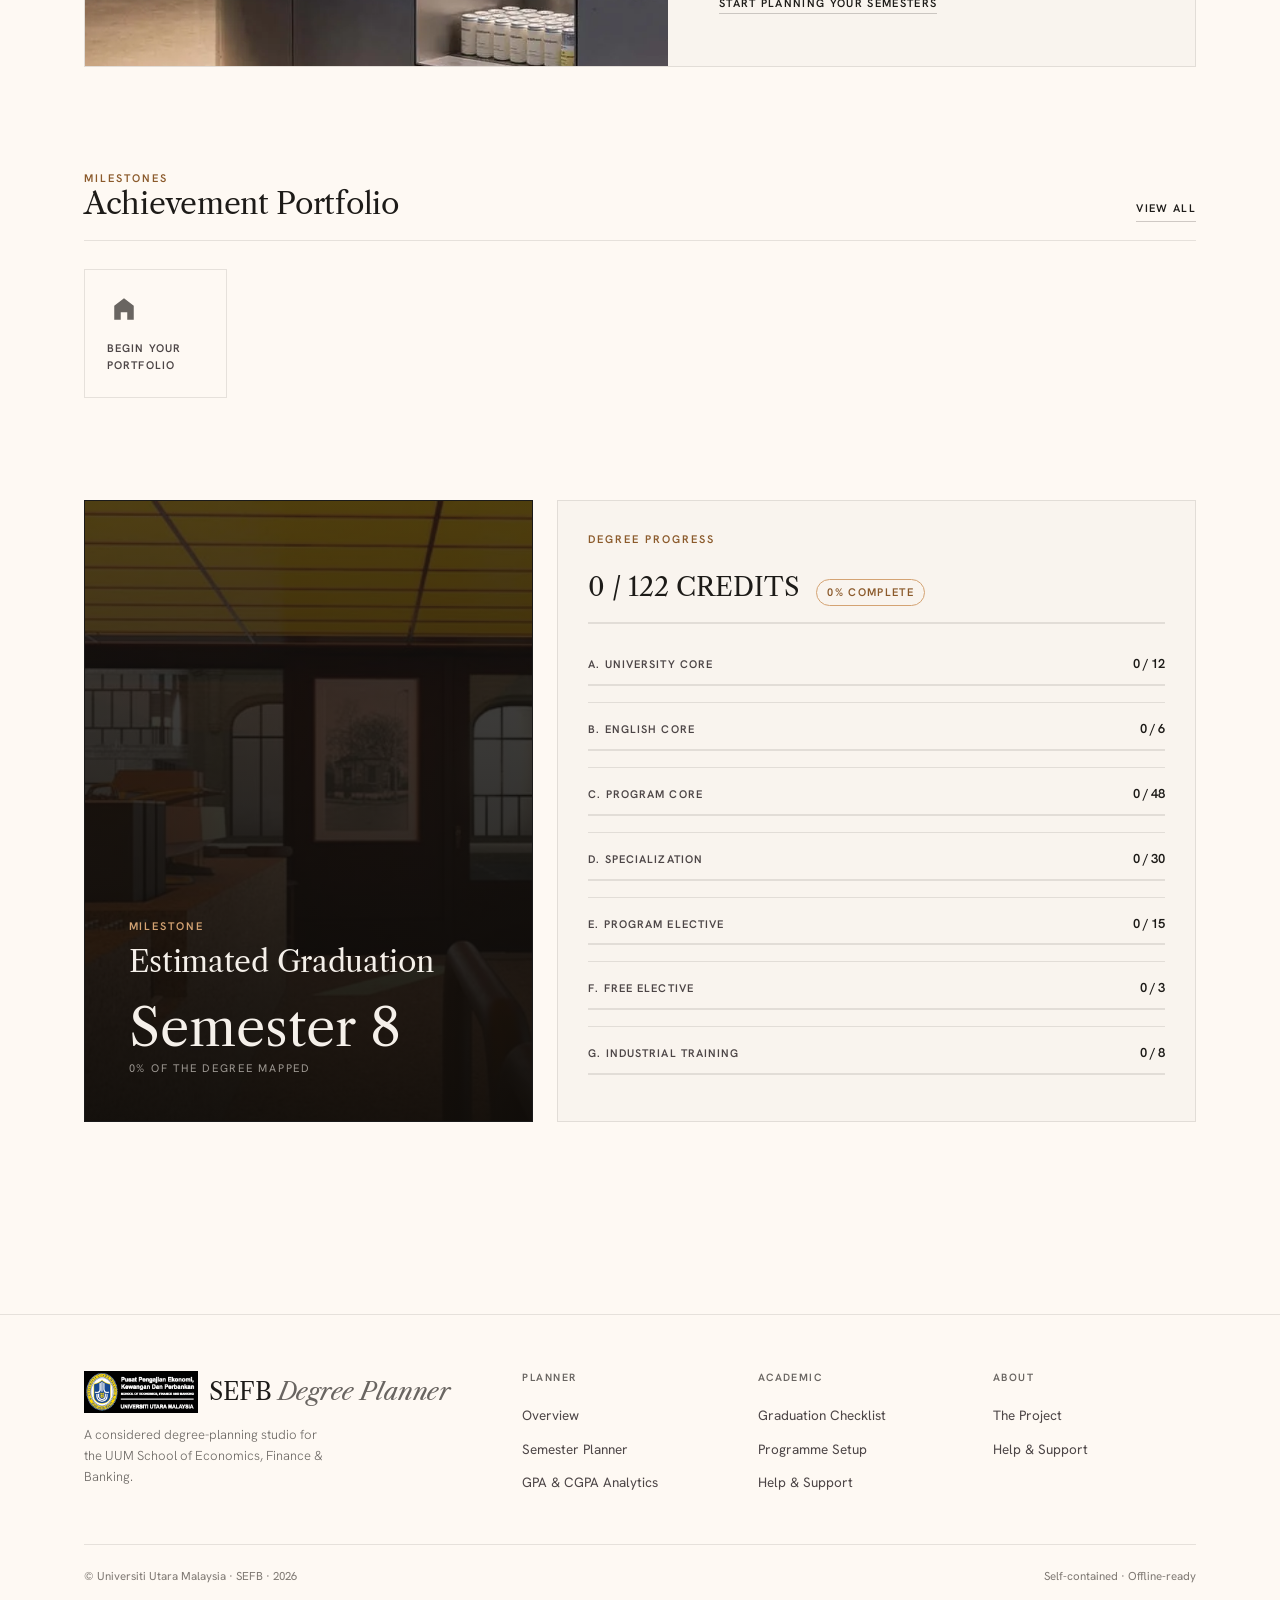
==== commit 06519426: "Add files via upload" ====
--- a/index.html
+++ b/index.html
@@ -8,6 +8,7 @@
 <link rel="stylesheet" href="css/watchhouse.css">
 </head>
 <body data-page="overview" class="light-mode">
+<a href="#main" class="skip-link">Skip to main content</a>
 
 <!-- TOP APP BAR -->
 <header class="topbar">
@@ -19,11 +20,12 @@
   <nav class="topnav">
     <a data-nav="overview" href="index.html">Overview</a>
     <a data-nav="planner" href="planner.html">Planner</a>
-    <a data-nav="analytics" href="analytics.html">Analytics</a>
+    <a data-nav="analytics" href="analytics.html">GPA &amp; CGPA Analytics</a>
     <a data-nav="audit" href="audit.html">Checklist</a>
     <a data-nav="settings" href="settings.html">Settings</a>
   </nav>
   <div class="topbar-actions">
+    <a class="icon-btn" href="help.html" aria-label="Help" title="Help" data-nav="help"><span data-icon="help"></span></a>
     <button class="icon-btn" data-theme-toggle><span data-theme-ic></span></button>
     <a class="icon-btn" href="settings.html" aria-label="Profile"><span data-icon="person"></span></a>
   </div>
@@ -33,16 +35,20 @@
 <nav class="drawer" id="mobileDrawer">
   <a data-nav="overview" href="index.html"><span data-icon="overview"></span>Overview</a>
   <a data-nav="planner" href="planner.html"><span data-icon="planner"></span>Planner</a>
-  <a data-nav="analytics" href="analytics.html"><span data-icon="analytics"></span>Analytics</a>
+  <a data-nav="analytics" href="analytics.html"><span data-icon="analytics"></span>GPA &amp; CGPA</a>
   <a data-nav="audit" href="audit.html"><span data-icon="audit"></span>Checklist</a>
   <a data-nav="settings" href="settings.html"><span data-icon="settings"></span>Settings</a>
 </nav>
 
-<main>
+<main id="main">
 
   <!-- FULL-BLEED HERO -->
-  <section class="full-hero">
-    <img class="full-hero-img" src="images/campus.png" alt="SEFB UUM — School of Economics, Finance and Banking">
+  <section class="full-hero" style="--hero-rot:0deg">
+    <picture>
+      <source media="(max-width:768px)" srcset="images/hero-banner-sm.webp" type="image/webp">
+      <source srcset="images/hero-banner.webp" type="image/webp">
+      <img class="full-hero-img" src="images/hero-banner-opt.jpg" alt="A warm, considered interior — your SEFB study space" fetchpriority="high">
+    </picture>
     <div class="full-hero-content">
       <p class="eyebrow">SEFB · Universiti Utara Malaysia</p>
       <h1>Your degree, curated like a craft.</h1>
@@ -79,7 +85,10 @@
   <!-- EDITORIAL SPLIT -->
   <section class="section">
     <div class="split-media">
-      <div class="split-img"><img src="images/hero-banner.jpg" alt="A considered study space"></div>
+      <div class="split-img"><picture>
+        <source srcset="images/focus-studio.webp" type="image/webp">
+        <img src="images/focus-studio-opt.jpg" alt="A considered study space" loading="lazy">
+      </picture></div>
       <div class="split-copy">
         <p class="eyebrow">Made for SEFB Students</p>
         <p class="quote">Graduate <em>on time</em>, with the CGPA you're aiming for.</p>
@@ -101,7 +110,10 @@
   <!-- GRADUATION + DEGREE PROGRESS -->
   <section class="section grid cols-12">
     <div class="span-5 dark-card has-img">
-      <img src="images/house-midtown.jpg" alt="">
+      <picture>
+        <source srcset="images/house-midtown.webp" type="image/webp">
+        <img src="images/house-midtown.jpg" alt="" loading="lazy">
+      </picture>
       <div class="dc-body">
         <p class="eyebrow">Milestone</p>
         <h3 style="font-size:30px;margin-top:10px;color:var(--on-dark)">Estimated Graduation</h3>
@@ -130,7 +142,7 @@
       <a class="brand-lockup" href="index.html"><img class="brand-logo" src="images/sefb.png" alt="SEFB logo"><span class="brand-mark">SEFB <em>Degree&nbsp;Planner</em></span></a>
       <p>A considered degree-planning studio for the UUM School of Economics, Finance &amp; Banking.</p>
     </div>
-    <div class="footer-col"><h4>Planner</h4><a href="index.html">Overview</a><a href="planner.html">Semester Planner</a><a href="analytics.html">Analytics</a></div>
+    <div class="footer-col"><h4>Planner</h4><a href="index.html">Overview</a><a href="planner.html">Semester Planner</a><a href="analytics.html">GPA &amp; CGPA Analytics</a></div>
     <div class="footer-col"><h4>Academic</h4><a href="audit.html">Graduation Checklist</a><a href="settings.html">Programme Setup</a><a href="settings.html#help">Help &amp; Support</a></div>
     <div class="footer-col"><h4>About</h4><a href="settings.html#about">The Project</a><a href="settings.html#help">Help &amp; Support</a></div>
   </div>
@@ -141,8 +153,8 @@
 </div></footer>
 
 <!-- MODAL + CONFIRM -->
-<div class="modal-bg" id="modal"><div class="modal-card"><div class="modal-head" id="modalTitle"></div><div class="modal-body" id="modalBody"></div></div></div>
-<div class="modal-bg" id="confirmDialog"><div class="modal-card confirm-card">
+<div class="modal-bg" id="modal" role="dialog" aria-modal="true"><div class="modal-card"><div class="modal-head" id="modalTitle"></div><div class="modal-body" id="modalBody"></div></div></div>
+<div class="modal-bg" id="confirmDialog" role="dialog" aria-modal="true"><div class="modal-card confirm-card">
   <p id="confirmMsg"></p>
   <div class="confirm-actions"><button class="btn-ghost" onclick="confirmResolve(false)">Cancel</button><button class="btn-solid" onclick="confirmResolve(true)">Confirm</button></div>
 </div></div>
--- a/css/watchhouse.css
+++ b/css/watchhouse.css
@@ -26,11 +26,11 @@
   --ink:#1d1b18;
   --sub:#4c4546;
   --warm:#696561;
-  --faint:#a59f98;
+  --faint:#7e7872;
   --line:rgba(105,101,97,.16);
   --line-strong:rgba(105,101,97,.32);
   --amber:#d4a373;
-  --amber-deep:#b07a3f;
+  --amber-deep:#8b5a2b;
   --charcoal:#1a1a1a;
   --cream:#f8f2de;
   --error:#ba1a1a;
@@ -43,6 +43,16 @@
   --radius:0px;
   --pill:999px;
   --ease:cubic-bezier(.2,.7,.2,1);
+
+  /* Subject-category palette (A–H) — shared by course bars, dots and legend */
+  --cat-A:#c9a227;  /* University Core */
+  --cat-B:#4f9e7a;  /* English Core */
+  --cat-C:#4f7fc4;  /* Program Core */
+  --cat-D:#c56f96;  /* Specialization */
+  --cat-E:#8a76a8;  /* Programme Elective */
+  --cat-F:#cd7f32;  /* Free Elective */
+  --cat-G:#c05f48;  /* Industrial Training */
+  --cat-H:#3f9aa6;  /* Industrial Training (alt) */
 }
 body.dark-mode{
   --surface:#16140f;
@@ -57,6 +67,9 @@
   --line-strong:rgba(245,240,234,.24);
   --charcoal:#0e0d0a;
   --on-dark:#f5f0ea;
+  /* brighter category palette for charcoal/dark surfaces */
+  --cat-A:#e0b73a;--cat-B:#6cbd97;--cat-C:#6f9fda;--cat-D:#dd8bb0;
+  --cat-E:#a896c4;--cat-F:#e0954a;--cat-G:#d97a64;--cat-H:#5bb6c2;
 }
 
 /* ─────────────────────── RESET / BASE ─────────────────────── */
@@ -76,7 +89,15 @@
 button{font-family:inherit;cursor:pointer;background:none;border:none;color:inherit}
 input,select,textarea{font-family:inherit;font-size:inherit;color:inherit}
 img{max-width:100%;display:block}
+picture{display:contents}
 .ic{width:1.25em;height:1.25em;fill:currentColor;flex:none;vertical-align:middle}
+
+/* Global focus-visible for keyboard navigation */
+:focus-visible{outline:2px solid var(--amber-deep);outline-offset:2px}
+
+/* Skip to main content link */
+.skip-link{position:absolute;top:-40px;left:0;background:var(--ink);color:var(--surface);padding:8px 16px;z-index:1000;text-decoration:none}
+.skip-link:focus{top:0}
 
 h1,h2,h3,h4{font-family:var(--font-display);font-weight:400;line-height:1.15;letter-spacing:-.01em}
 .serif{font-family:var(--font-display)}
@@ -169,9 +190,19 @@
 .btn-ghost.danger:hover{border-color:var(--error);color:var(--error)}
 .btn-outline.sm,.btn-solid.sm,.btn-ghost.sm{padding:9px 16px;font-size:10.5px;letter-spacing:.1em}
 .btn-outline .ic,.btn-solid .ic,.btn-ghost .ic{width:16px;height:16px}
+.btn-outline:focus-visible,.btn-solid:focus-visible,.btn-ghost:focus-visible,.icon-btn:focus-visible{outline:2px solid var(--amber-deep);outline-offset:2px}
 .linkbtn{font-size:11px;font-weight:600;letter-spacing:.12em;text-transform:uppercase;color:var(--ink);
   border-bottom:1px solid var(--line-strong);padding-bottom:3px;transition:border-color .3s}
 .linkbtn:hover{border-color:var(--amber-deep);color:var(--amber-deep)}
+.linkbtn:focus-visible{outline:2px solid var(--amber-deep);outline-offset:2px}
+/* playful "Simulate a Dean's List semester" button — stands out, wraps freely */
+.btn-deans{display:flex;align-items:center;justify-content:center;gap:8px;text-align:center;
+  padding:13px 18px;font-size:12px;font-weight:700;letter-spacing:.06em;line-height:1.35;white-space:normal;
+  color:#fff;background:linear-gradient(135deg,var(--amber) 0%,var(--amber-deep) 100%);
+  border:1px solid var(--amber-deep);transition:.28s var(--ease)}
+.btn-deans:hover{filter:brightness(1.06);transform:translateY(-1px)}
+.btn-deans:active{transform:translateY(0)}
+.btn-deans:focus-visible{outline:2px solid var(--ink);outline-offset:2px}
 
 /* ─────────────────────── CARDS / PANELS ─────────────────────── */
 .bone-card{background:var(--bone);border:1px solid var(--line);padding:clamp(22px,3vw,40px)}
@@ -184,14 +215,14 @@
 .card-eyebrow{margin-bottom:18px}
 
 /* ─────────────────────── STAT CARDS ─────────────────────── */
-.stat-row{display:grid;grid-template-columns:repeat(auto-fit,minmax(150px,1fr));gap:14px}
-.stat-card{border:1px solid var(--line);padding:20px 22px;background:var(--bone)}
+.stat-row{display:grid;grid-template-columns:repeat(auto-fit,minmax(140px,1fr));gap:clamp(12px,2vw,18px)}
+.stat-card{border:1px solid var(--line);padding:clamp(14px,2.2vw,22px) clamp(16px,2.4vw,24px);background:var(--bone)}
 .stat-card .v{font-family:var(--font-display);font-size:34px;line-height:1}
 .stat-card .l{font-size:10.5px;letter-spacing:.14em;text-transform:uppercase;color:var(--warm);margin-top:8px}
 
 /* ─────────────────────── CLASSIFICATION / RING ─────────────────────── */
 .ring-wrap{display:flex;flex-direction:column;align-items:center;text-align:center}
-#cgpaRingCanvas{width:100%;max-width:300px;aspect-ratio:1/1;height:auto}
+#cgpaRingCanvas{width:100%;max-width:clamp(260px,45vw,340px);aspect-ratio:1/1;height:auto}
 #cgpaRingClass{font-family:var(--font-display);font-size:clamp(24px,3vw,32px);margin-top:6px}
 #cgpaRingMotiv{font-size:12px;letter-spacing:.06em;color:var(--warm);margin-top:6px}
 [data-tier="first"]{color:var(--amber-deep)}
@@ -225,10 +256,10 @@
 .progress-row.is-done .pr-val{color:var(--amber-deep)}
 
 /* ─────────────────────── BADGES ─────────────────────── */
-.badge-grid{display:grid;grid-template-columns:repeat(auto-fill,minmax(150px,1fr));gap:14px}
-.badge{display:flex;flex-direction:column;gap:12px;border:1px solid var(--line);padding:20px}
-.badge-ic{width:34px;height:34px;display:grid;place-items:center;color:var(--warm)}
-.badge-ic .ic{width:26px;height:26px}
+.badge-grid{display:grid;grid-template-columns:repeat(auto-fill,minmax(140px,1fr));gap:clamp(12px,2vw,18px)}
+.badge{display:flex;flex-direction:column;gap:clamp(10px,1.5vw,14px);border:1px solid var(--line);padding:clamp(14px,2vw,22px)}
+.badge-ic{width:clamp(28px,4vw,34px);height:clamp(28px,4vw,34px);display:grid;place-items:center;color:var(--warm)}
+.badge-ic .ic{width:clamp(20px,3vw,26px);height:clamp(20px,3vw,26px)}
 .badge-label{font-size:11px;font-weight:600;letter-spacing:.1em;text-transform:uppercase;color:var(--sub)}
 .badge.is-gold{border-color:var(--amber)}
 .badge.is-gold .badge-ic{color:var(--amber-deep)}
@@ -242,7 +273,8 @@
   font-size:14px;border-radius:0;appearance:none;-webkit-appearance:none;transition:border-color .25s}
 select{background-image:url("data:image/svg+xml;utf8,<svg xmlns='http://www.w3.org/2000/svg' width='16' height='16' viewBox='0 0 24 24' fill='%23696561'><path d='M7 10l5 5 5-5z'/></svg>");
   background-repeat:no-repeat;background-position:right 14px center;padding-right:40px}
-select:focus,.input:focus{outline:none;border-color:var(--ink)}
+select:focus,.input:focus{border-color:var(--ink)}
+select:focus-visible,.input:focus-visible{outline:2px solid var(--amber-deep);outline-offset:2px}
 .search-box{position:relative}
 .search-box .input{padding-left:44px}
 .search-box .search-ic{position:absolute;left:16px;top:50%;transform:translateY(-50%);color:var(--warm)}
@@ -258,7 +290,7 @@
 
 /* ─────────────────────── TAKE NOTE (alerts) ─────────────────────── */
 .take-note{border:2px solid var(--amber);background:color-mix(in srgb,var(--amber) 12%,var(--surface));
-  padding:20px 22px;margin-top:26px;display:none}
+  padding:clamp(16px,2.2vw,22px) clamp(18px,2.4vw,24px);margin-top:26px;display:none}
 .take-note.has-alerts{display:block}
 .take-note.muted{opacity:.7}
 .take-note-head{display:flex;align-items:center;gap:12px;margin-bottom:14px}
@@ -267,7 +299,7 @@
   border-radius:var(--pill);display:inline-grid;place-items:center;padding:0 6px}
 .take-note-head .spacer{flex:1}
 .tn-mute{font-size:10.5px;letter-spacing:.1em;text-transform:uppercase;color:var(--warm);border-bottom:1px solid var(--line)}
-.alert{display:flex;align-items:center;gap:12px;padding:11px 0;border-top:1px solid var(--line)}
+.alert{display:flex;align-items:center;gap:12px;padding:clamp(8px,1.2vw,12px) 0;border-top:1px solid var(--line)}
 .alert-msg{flex:1;font-size:13.5px;color:var(--ink)}
 .alert.is-bad .alert-msg{color:var(--error)}
 .alert-x{width:24px;height:24px;display:grid;place-items:center;color:var(--warm)}
@@ -294,15 +326,18 @@
 .sem-courses{display:flex;flex-direction:column}
 .sem-empty{color:var(--warm);font-size:13.5px;font-style:italic;padding:14px 0}
 
-.course-row{display:flex;align-items:center;gap:16px;padding:15px 12px;margin:0 -12px;border-bottom:1px solid var(--line);
+.course-row{display:flex;align-items:center;gap:clamp(12px,2vw,16px);padding:clamp(10px,1.5vw,16px) clamp(8px,1.5vw,14px);margin:0 clamp(-8px,-1.5vw,-12px);border-bottom:1px solid var(--line);
   position:relative;cursor:grab;transition:background .25s}
 .course-row:hover{background:var(--surface-low)}
 .course-row.dragging{opacity:.45}
 .course-row.is-locked{background:color-mix(in srgb,var(--error) 7%,transparent)}
-.course-cat{width:3px;align-self:stretch;background:var(--warm);flex:none;border-radius:2px}
-.cat-A .course-cat{background:#c9a227}.cat-B .course-cat{background:#5b8a72}.cat-C .course-cat{background:#5878a3}
-.cat-D .course-cat{background:#b5728f}.cat-E .course-cat{background:#8a76a8}.cat-F .course-cat{background:var(--amber-deep)}
-.cat-G .course-cat{background:#b06a55}.cat-H .course-cat{background:#5a9aa3}
+.course-cat{width:6px;align-self:stretch;background:var(--warm);flex:none;border-radius:3px}
+.cat-A .course-cat{background:var(--cat-A)}.cat-B .course-cat{background:var(--cat-B)}.cat-C .course-cat{background:var(--cat-C)}
+.cat-D .course-cat{background:var(--cat-D)}.cat-E .course-cat{background:var(--cat-E)}.cat-F .course-cat{background:var(--cat-F)}
+.cat-G .course-cat{background:var(--cat-G)}.cat-H .course-cat{background:var(--cat-H)}
+/* colored dot + category name in the course meta line */
+.cat-dot{display:inline-block;width:10px;height:10px;border-radius:50%;vertical-align:middle;margin-right:6px;background:var(--c,var(--warm));position:relative;top:-1px}
+.cat-name{font-weight:600;color:var(--sub)}
 .course-code{font-size:11px;letter-spacing:.05em;color:var(--warm);min-width:80px;flex:none;font-variant-numeric:tabular-nums}
 .course-body{flex:1;min-width:0}
 .course-name{font-size:15px;font-weight:600;color:var(--ink);display:flex;align-items:center;gap:8px;flex-wrap:wrap}
@@ -316,6 +351,12 @@
 .row-x{width:28px;height:28px;display:grid;place-items:center;color:var(--faint);transition:color .2s}
 .row-x:hover{color:var(--error)}
 .row-x .ic{width:16px;height:16px}
+
+/* ─────────────────────── CATEGORY LEGEND ─────────────────────── */
+.cat-legend{display:flex;flex-wrap:wrap;gap:10px 22px;margin-top:14px}
+.cat-legend-item{display:inline-flex;align-items:center;gap:9px;font-size:12px;color:var(--sub);letter-spacing:.01em}
+.cat-legend-item .cat-swatch{width:16px;height:16px;border-radius:4px;flex:none;background:var(--c,var(--warm))}
+.cat-legend-item b{font-weight:600;color:var(--ink);font-size:11px;letter-spacing:.04em}
 
 .sem-add{display:flex;gap:10px;margin-top:18px}
 .sem-add select{flex:1}
@@ -343,13 +384,13 @@
 .audit-row-label{font-size:15px;font-weight:600}
 .audit-row-sub{font-size:11px;color:var(--warm);margin-top:3px}
 .audit-row-meta{display:flex;align-items:center;gap:16px}
-.audit-track{width:120px;height:4px;background:var(--line);position:relative;border-radius:2px;overflow:hidden}
+.audit-track{width:clamp(80px,15vw,120px);height:4px;background:var(--line);position:relative;border-radius:2px;overflow:hidden}
 .audit-fill{position:absolute;top:0;left:0;height:100%;background:var(--ink);transition:width .5s ease}
 .audit-fill.is-planned{background:var(--faint);opacity:.6}
 .audit-row.is-ok .audit-fill:not(.is-planned){background:var(--amber-deep)}
 .audit-val{font-size:12px;font-weight:600;color:var(--sub);min-width:100px;text-align:right;font-variant-numeric:tabular-nums}
-.audit-tag{font-size:10px;font-weight:600;letter-spacing:.1em;text-transform:uppercase;padding:5px 11px;border-radius:var(--pill);
-  border:1px solid var(--line);color:var(--warm);min-width:120px;text-align:center}
+.audit-tag{font-size:10px;font-weight:600;letter-spacing:.1em;text-transform:uppercase;padding:clamp(4px,0.6vw,7px) clamp(8px,1.2vw,12px);border-radius:var(--pill);
+  border:1px solid var(--line);color:var(--warm);min-width:auto;white-space:nowrap;text-align:center}
 .audit-row.is-ok .audit-tag{border-color:var(--amber);color:var(--amber-deep)}
 .audit-row.is-pending-grade .audit-tag{border-color:var(--faint);color:var(--faint);font-style:italic}
 
@@ -378,7 +419,7 @@
 .calc-row{display:grid;grid-template-columns:96px 1fr 32px;gap:10px;align-items:center;margin-bottom:10px}
 .calc-cr{display:flex;align-items:center;border:1px solid var(--line);padding:0 12px;background:var(--surface)}
 .calc-cr input{width:100%;border:none;background:none;padding:12px 0;text-align:center;font-weight:600}
-.calc-cr input:focus{outline:none}
+.calc-cr input:focus-visible{outline:2px solid var(--amber-deep);outline-offset:2px}
 .calc-cr span{font-size:11px;color:var(--warm);text-transform:uppercase;letter-spacing:.06em}
 .calc-result{display:flex;flex-direction:column;align-items:flex-start;gap:4px;border-top:1px solid var(--line-strong);margin-top:18px;padding-top:18px}
 .calc-result .big{font-family:var(--font-display);font-size:56px;line-height:1}
@@ -441,6 +482,17 @@
 @media(max-width:1100px){.edge{display:none}}
 
 /* ─────────────────────── RESPONSIVE ─────────────────────── */
+/* Tablet landscape (768px and below) */
+@media(max-width:768px){
+  /* Keep most layouts, just tweak sizing */
+  .split-media .split-img{min-height:300px}
+  .stat-row{grid-template-columns:repeat(auto-fit,minmax(120px,1fr))}
+  .icon-btn{width:clamp(36px,10vw,42px);height:clamp(36px,10vw,42px)}
+  .badge{padding:clamp(14px,2vw,20px)}
+  body{font-size:15px}
+}
+
+/* Tablet/mobile (920px and below) */
 @media(max-width:920px){
   .topnav{display:none}
   #menuBtn{display:grid}
@@ -455,12 +507,26 @@
   .bottomnav a.active{color:var(--ink);box-shadow:inset 0 2px 0 var(--ink)}
   main{padding-bottom:96px}
 }
+
+/* Large phone landscape (480px and below) */
+@media(max-width:480px){
+  .icon-btn{width:clamp(36px,8vw,40px);height:clamp(36px,8vw,40px)}
+  .stat-row{grid-template-columns:1fr}
+  .badge{padding:clamp(12px,1.5vw,18px);min-width:auto}
+  .badge-ic{width:28px;height:28px}
+  .badge-ic .ic{width:20px;height:20px}
+  .audit-tag{min-width:auto;flex-wrap:wrap}
+  #cgpaRingCanvas{max-width:280px}
+}
+
+/* Small phone (560px and below) */
 @media(max-width:560px){
   .footer-grid{grid-template-columns:1fr}
   .sem-head-right{width:100%;justify-content:space-between}
   .page-hero{align-items:flex-start}
   .brand-sub{display:none}
   .calc-result .big{font-size:46px}
+  body{font-size:14px}
 }
 
 /* ============================================================================
@@ -482,7 +548,6 @@
   background:linear-gradient(0deg,rgba(14,12,9,.78),transparent);color:#fff}
 .figure .figure-cap .eyebrow{color:var(--amber)}
 .figure .figure-cap .ttl{font-family:var(--font-display);font-size:20px;margin-top:4px}
-.ar-16-9{aspect-ratio:16/9}.ar-4-3{aspect-ratio:4/3}.ar-1-1{aspect-ratio:1/1}.ar-3-4{aspect-ratio:3/4}
 
 /* FULL-BLEED HERO */
 .full-hero{position:relative;width:100vw;margin-left:calc(50% - 50vw);
@@ -542,18 +607,48 @@
 @media(max-width:920px){
   .split-media,.split-media.reverse{grid-template-columns:1fr}
   .split-media.reverse .split-copy{order:0}
-  .split-media .split-img{min-height:260px}
+  .split-media .split-img{min-height:clamp(260px,40vw,340px)}
   .full-hero{min-height:clamp(380px,56vh,520px)}
   .brand-mark{font-size:17px}
   .brand-logo{height:32px}
 }
+@media(max-width:768px){
+  .split-media .split-img{min-height:clamp(240px,35vw,300px)}
+}
 @media(max-width:560px){
   .brand-mark em{display:none}
   .full-hero-content h1{font-size:34px}
+  .split-media .split-img{min-height:clamp(200px,30vw,260px)}
 }
 
 .empty-hint{display:none;color:var(--warm);font-style:italic;font-size:14px;padding:34px 4px;text-align:center;border-top:1px solid var(--line)}
 #semBarWrap.is-empty .empty-hint{display:block}
+
+/* ─────────────────────── HELP / SCREENSHOT TOUR ─────────────────────── */
+.help-hero{display:grid;grid-template-columns:1.55fr 1fr;gap:clamp(20px,3vw,36px);align-items:center;
+  border:1px solid var(--line);border-left:4px solid var(--cat-B);background:var(--bone);padding:clamp(28px,3.6vw,52px)}
+.help-hero h1{font-size:clamp(38px,5.4vw,66px);line-height:1.04;margin-top:10px}
+.help-hero .lead p{color:var(--sub);max-width:48ch;margin-top:16px;font-weight:300}
+.help-callout{border:1px dashed var(--amber);background:color-mix(in srgb,var(--amber) 12%,var(--surface));padding:20px 22px}
+.help-callout .eyebrow{color:var(--amber-deep)}
+.help-callout b{display:block;margin:8px 0 6px;font-size:16px;font-family:var(--font-display)}
+.help-callout p{font-size:13px;color:var(--sub);line-height:1.5}
+.help-grid{display:grid;grid-template-columns:1fr 1fr;gap:clamp(18px,2.4vw,28px);margin-top:30px}
+.help-step{border:1px solid var(--line);border-top:4px solid var(--c,var(--amber-deep));background:var(--bone);display:flex;flex-direction:column;overflow:hidden}
+.help-shot{background:var(--surface-2);border-bottom:1px solid var(--line);overflow:hidden}
+.help-shot img{width:100%;display:block}
+.help-body{padding:clamp(20px,2.4vw,30px)}
+.step-pill{display:inline-block;font-size:10px;font-weight:700;letter-spacing:.14em;text-transform:uppercase;
+  color:var(--c,var(--amber-deep));border:1px solid var(--c,var(--amber));padding:4px 11px;border-radius:var(--pill);margin-bottom:14px}
+.help-step h3{font-size:clamp(20px,2.2vw,25px);margin-bottom:9px}
+.help-body p{color:var(--sub);font-size:14px;line-height:1.6}
+.help-body .linkbtn{margin-top:16px;display:inline-block}
+.help-bonus{margin-top:28px;border:1px solid var(--amber);background:color-mix(in srgb,var(--amber) 10%,var(--surface));
+  padding:clamp(22px,2.8vw,34px);display:flex;gap:20px;align-items:center;flex-wrap:wrap}
+.help-bonus .hb-emoji{font-size:40px;line-height:1;flex:none}
+.help-bonus h3{font-size:clamp(20px,2.4vw,26px);margin-bottom:6px}
+.help-bonus p{color:var(--sub);font-size:14px;max-width:62ch}
+@media(max-width:920px){ .help-hero,.help-grid{grid-template-columns:1fr} }
 
 /* ─────────────────────── PRINT ─────────────────────── */
 @media print{
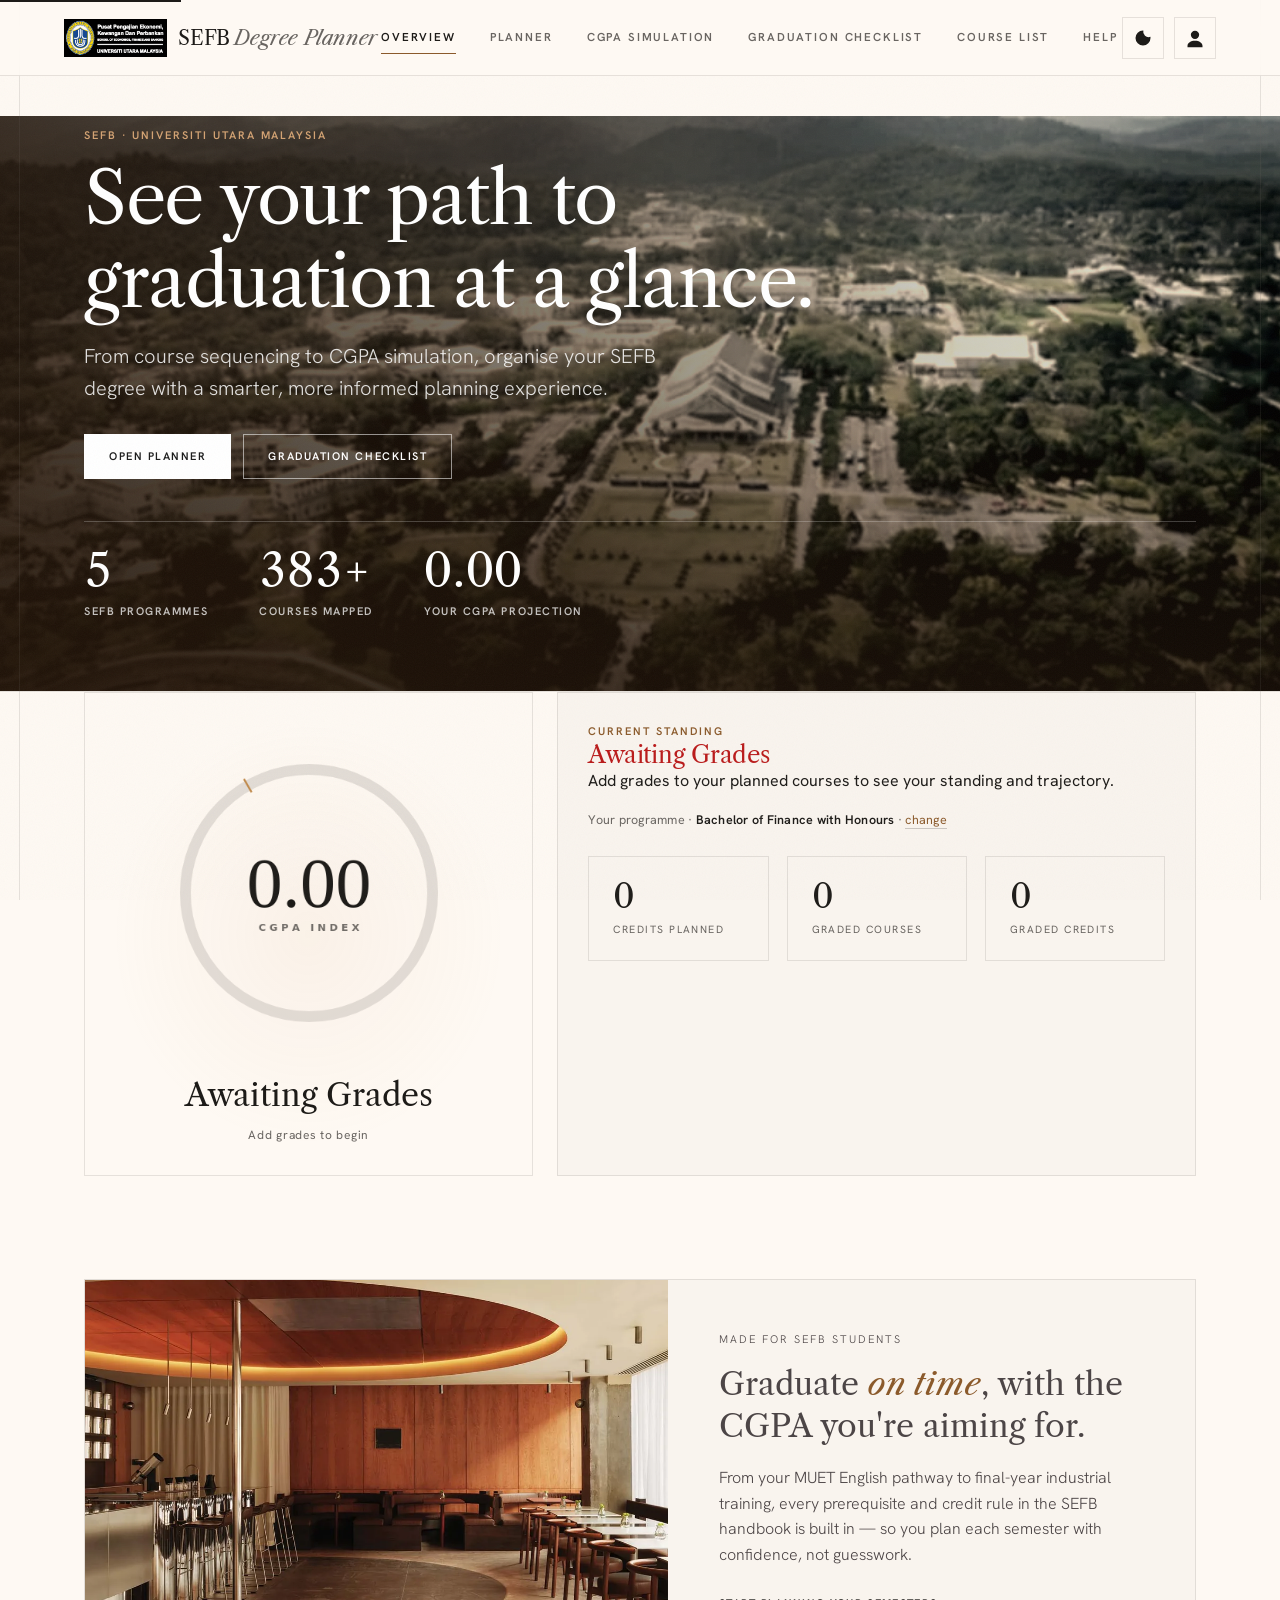
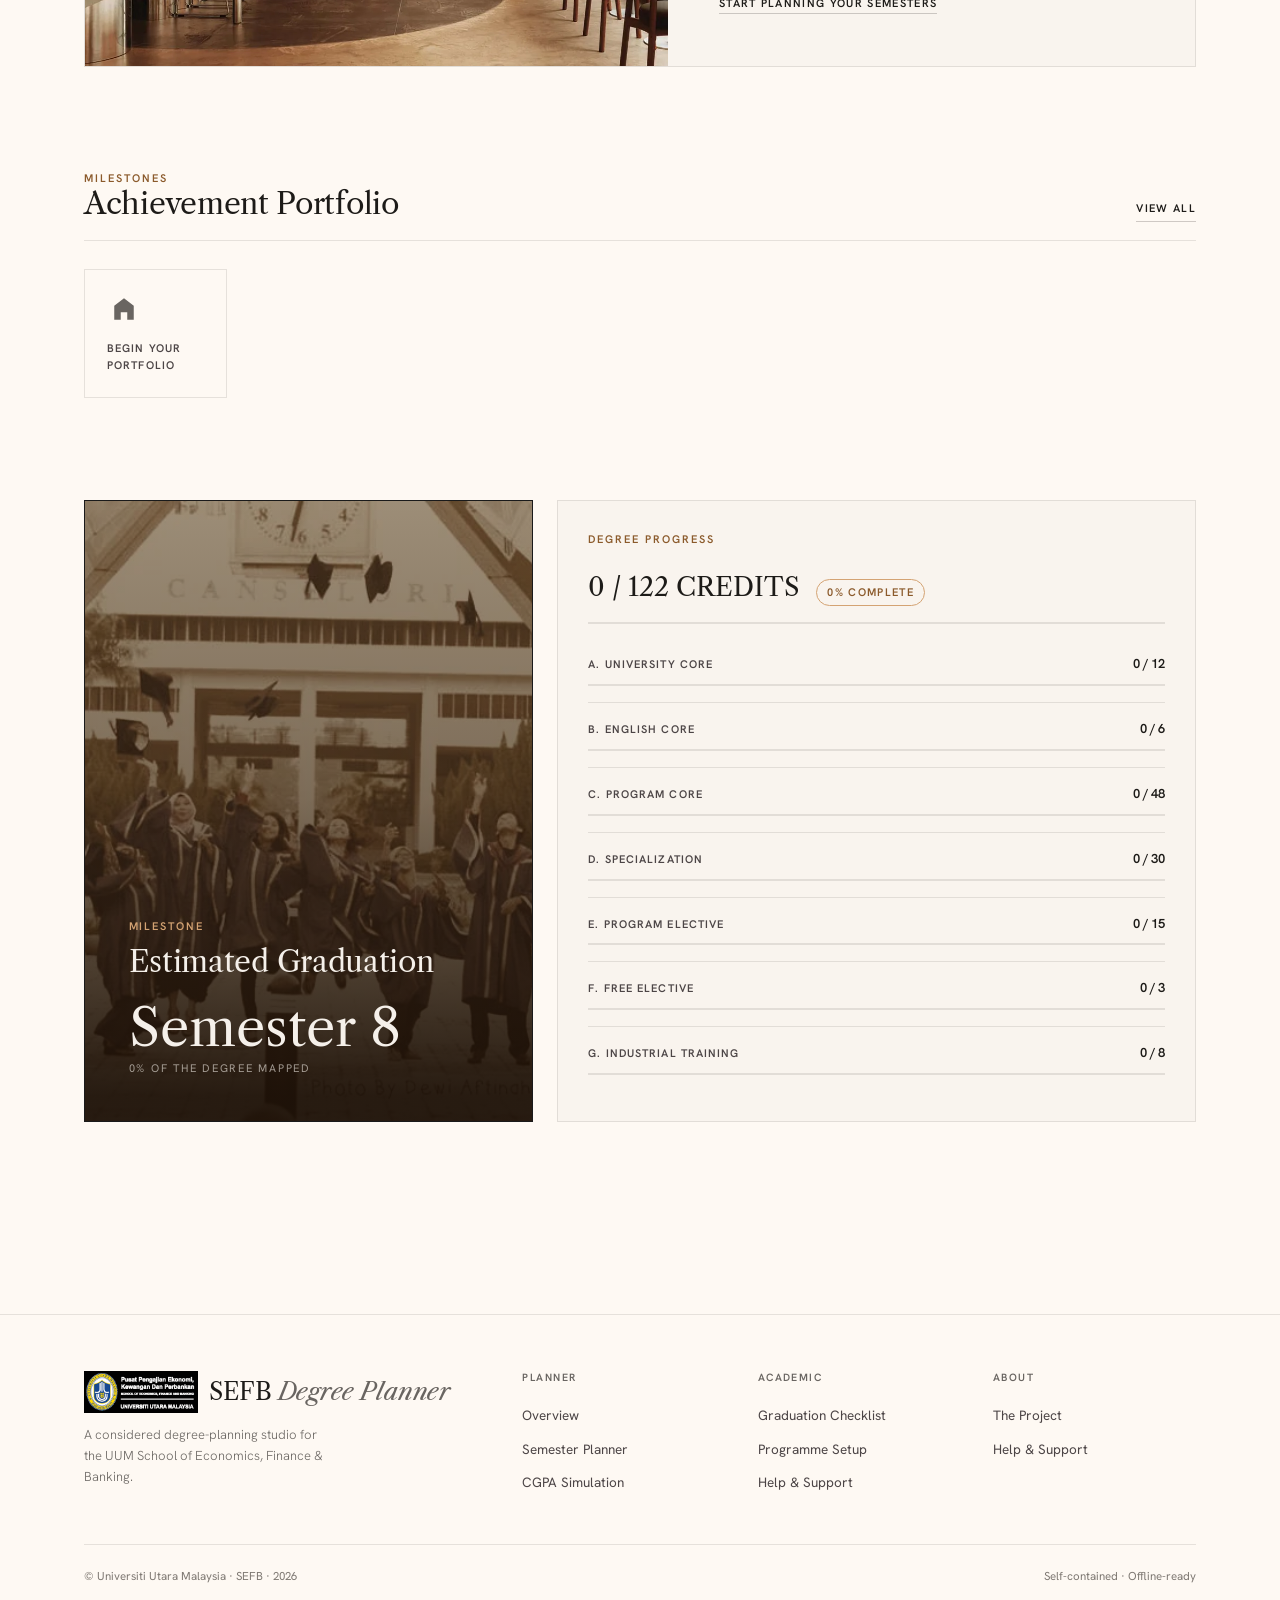
==== commit ba097982: "Add files via upload" ====
--- a/index.html
+++ b/index.html
@@ -20,12 +20,12 @@
   <nav class="topnav">
     <a data-nav="overview" href="index.html">Overview</a>
     <a data-nav="planner" href="planner.html">Planner</a>
-    <a data-nav="analytics" href="analytics.html">GPA &amp; CGPA Analytics</a>
-    <a data-nav="audit" href="audit.html">Checklist</a>
-    <a data-nav="settings" href="settings.html">Settings</a>
+    <a data-nav="analytics" href="analytics.html">CGPA Simulation</a>
+    <a data-nav="audit" href="audit.html">Graduation Checklist</a>
+    <a data-nav="courselist" href="courselist.html">Course List</a>
+    <a data-nav="help" href="help.html">Help</a>
   </nav>
   <div class="topbar-actions">
-    <a class="icon-btn" href="help.html" aria-label="Help" title="Help" data-nav="help"><span data-icon="help"></span></a>
     <button class="icon-btn" data-theme-toggle><span data-theme-ic></span></button>
     <a class="icon-btn" href="settings.html" aria-label="Profile"><span data-icon="person"></span></a>
   </div>
@@ -35,9 +35,10 @@
 <nav class="drawer" id="mobileDrawer">
   <a data-nav="overview" href="index.html"><span data-icon="overview"></span>Overview</a>
   <a data-nav="planner" href="planner.html"><span data-icon="planner"></span>Planner</a>
-  <a data-nav="analytics" href="analytics.html"><span data-icon="analytics"></span>GPA &amp; CGPA</a>
-  <a data-nav="audit" href="audit.html"><span data-icon="audit"></span>Checklist</a>
-  <a data-nav="settings" href="settings.html"><span data-icon="settings"></span>Settings</a>
+  <a data-nav="analytics" href="analytics.html"><span data-icon="analytics"></span>CGPA Simulation</a>
+  <a data-nav="audit" href="audit.html"><span data-icon="audit"></span>Graduation Checklist</a>
+  <a data-nav="courselist" href="courselist.html"><span data-icon="courselist"></span>Course List</a>
+  <a data-nav="help" href="help.html"><span data-icon="help"></span>Help</a>
 </nav>
 
 <main id="main">
@@ -45,17 +46,22 @@
   <!-- FULL-BLEED HERO -->
   <section class="full-hero" style="--hero-rot:0deg">
     <picture>
-      <source media="(max-width:768px)" srcset="images/hero-banner-sm.webp" type="image/webp">
-      <source srcset="images/hero-banner.webp" type="image/webp">
-      <img class="full-hero-img" src="images/hero-banner-opt.jpg" alt="A warm, considered interior — your SEFB study space" fetchpriority="high">
+      <source media="(max-width:768px)" srcset="images/uum-campus-sm.webp" type="image/webp">
+      <source srcset="images/uum-campus.webp" type="image/webp">
+      <img class="full-hero-img" src="images/uum-campus.jpg" alt="Aerial view of the Universiti Utara Malaysia campus" fetchpriority="high" style="object-position:center 58%">
     </picture>
     <div class="full-hero-content">
       <p class="eyebrow">SEFB · Universiti Utara Malaysia</p>
-      <h1>Your degree, curated like a craft.</h1>
-      <p class="sub">Plan every semester of your SEFB degree — prerequisites, credits and CGPA, all in one place.</p>
+      <h1>See your path to graduation at a glance.</h1>
+      <p class="sub">From course sequencing to CGPA simulation, organise your SEFB degree with a smarter, more informed planning experience.</p>
       <div class="hero-actions">
         <a class="btn-light" style="background:#fff;color:var(--charcoal);border-color:#fff" href="planner.html">Open Planner</a>
         <a class="btn-light" href="audit.html">Graduation Checklist</a>
+      </div>
+      <div class="hero-tiles" id="heroTiles">
+        <div class="hero-tile"><span class="ht-v" data-countup id="heroProgrammes">5</span><span class="ht-l">SEFB Programmes</span></div>
+        <div class="hero-tile"><span class="ht-v" data-countup id="heroCourses">0</span><span class="ht-l">Courses Mapped</span></div>
+        <div class="hero-tile"><span class="ht-v" data-countup id="heroCgpa">0.00</span><span class="ht-l">Your CGPA Projection</span></div>
       </div>
     </div>
   </section>
@@ -75,9 +81,9 @@
       <p id="standingDesc">Add grades to your planned courses to see your standing and trajectory.</p>
       <p class="prog-line">Your programme · <b data-program-name>—</b> · <a href="settings.html">change</a></p>
       <div class="stat-row" style="margin-top:26px">
-        <div class="stat-card"><div class="v" id="statCredits">0</div><div class="l">Credits Planned</div></div>
-        <div class="stat-card"><div class="v" id="statGraded">0</div><div class="l">Graded Courses</div></div>
-        <div class="stat-card"><div class="v" id="statGradedCr">0</div><div class="l">Graded Credits</div></div>
+        <div class="stat-card"><div class="v" data-countup id="statCredits">0</div><div class="l">Credits Planned</div></div>
+        <div class="stat-card"><div class="v" data-countup id="statGraded">0</div><div class="l">Graded Courses</div></div>
+        <div class="stat-card"><div class="v" data-countup id="statGradedCr">0</div><div class="l">Graded Credits</div></div>
       </div>
     </div>
   </section>
@@ -86,8 +92,9 @@
   <section class="section">
     <div class="split-media">
       <div class="split-img"><picture>
-        <source srcset="images/focus-studio.webp" type="image/webp">
-        <img src="images/focus-studio-opt.jpg" alt="A considered study space" loading="lazy">
+        <source media="(max-width:768px)" srcset="images/hero-banner-sm.webp" type="image/webp">
+        <source srcset="images/hero-banner.webp" type="image/webp">
+        <img src="images/hero-banner-opt.jpg" alt="A focused study environment" loading="lazy" style="object-position:center 60%">
       </picture></div>
       <div class="split-copy">
         <p class="eyebrow">Made for SEFB Students</p>
@@ -109,10 +116,10 @@
 
   <!-- GRADUATION + DEGREE PROGRESS -->
   <section class="section grid cols-12">
-    <div class="span-5 dark-card has-img">
+    <div class="span-5 dark-card has-img mile">
       <picture>
-        <source srcset="images/house-midtown.webp" type="image/webp">
-        <img src="images/house-midtown.jpg" alt="" loading="lazy">
+        <source srcset="images/convocation.webp" type="image/webp">
+        <img src="images/convocation.jpg" alt="UUM graduates celebrating convocation at the Canselori" loading="lazy">
       </picture>
       <div class="dc-body">
         <p class="eyebrow">Milestone</p>
@@ -142,7 +149,7 @@
       <a class="brand-lockup" href="index.html"><img class="brand-logo" src="images/sefb.png" alt="SEFB logo"><span class="brand-mark">SEFB <em>Degree&nbsp;Planner</em></span></a>
       <p>A considered degree-planning studio for the UUM School of Economics, Finance &amp; Banking.</p>
     </div>
-    <div class="footer-col"><h4>Planner</h4><a href="index.html">Overview</a><a href="planner.html">Semester Planner</a><a href="analytics.html">GPA &amp; CGPA Analytics</a></div>
+    <div class="footer-col"><h4>Planner</h4><a href="index.html">Overview</a><a href="planner.html">Semester Planner</a><a href="analytics.html">CGPA Simulation</a></div>
     <div class="footer-col"><h4>Academic</h4><a href="audit.html">Graduation Checklist</a><a href="settings.html">Programme Setup</a><a href="settings.html#help">Help &amp; Support</a></div>
     <div class="footer-col"><h4>About</h4><a href="settings.html#about">The Project</a><a href="settings.html#help">Help &amp; Support</a></div>
   </div>
--- a/css/watchhouse.css
+++ b/css/watchhouse.css
@@ -94,6 +94,29 @@
 
 /* Global focus-visible for keyboard navigation */
 :focus-visible{outline:2px solid var(--amber-deep);outline-offset:2px}
+
+/* ─────────────────────── EDITORIAL POLISH (motion · texture · depth) ─────────────────────── */
+/* subtle paper grain — adds 'crafted' texture without hurting legibility */
+body::before{content:"";position:fixed;inset:0;z-index:6;pointer-events:none;opacity:.04;
+  background-image:url("data:image/svg+xml,%3Csvg xmlns='http://www.w3.org/2000/svg' width='160' height='160'%3E%3Cfilter id='n'%3E%3CfeTurbulence type='fractalNoise' baseFrequency='0.9' numOctaves='2' stitchTiles='stitch'/%3E%3C/filter%3E%3Crect width='100%25' height='100%25' filter='url(%23n)'/%3E%3C/svg%3E");background-size:160px 160px}
+body.dark-mode::before{opacity:.06}
+
+/* refined custom scrollbar */
+*{scrollbar-width:thin;scrollbar-color:var(--line-strong) transparent}
+::-webkit-scrollbar{width:11px;height:11px}
+::-webkit-scrollbar-track{background:transparent}
+::-webkit-scrollbar-thumb{background:var(--line-strong);border:3px solid var(--surface);border-radius:99px}
+::-webkit-scrollbar-thumb:hover{background:var(--warm)}
+
+/* scroll-reveal — class added by JS to below-fold blocks (no FOUC, respects reduced-motion) */
+.reveal{opacity:0;transform:translateY(26px)}
+.reveal.reveal-in{opacity:1;transform:none;transition:opacity .75s var(--ease),transform .75s var(--ease)}
+@media(prefers-reduced-motion:reduce){.reveal,.reveal.reveal-in{opacity:1!important;transform:none!important;transition:none!important}}
+
+/* gentle hover lift on key cards */
+.bone-card,.panel,.help-step{transition:border-color .3s var(--ease),transform .35s var(--ease),box-shadow .35s var(--ease)}
+.bone-card:hover,.panel:hover,.help-step:hover{transform:translateY(-2px);box-shadow:0 16px 36px -22px rgba(20,16,10,.30)}
+body.dark-mode .bone-card:hover,body.dark-mode .panel:hover,body.dark-mode .help-step:hover{box-shadow:0 16px 36px -18px rgba(0,0,0,.55)}
 
 /* Skip to main content link */
 .skip-link{position:absolute;top:-40px;left:0;background:var(--ink);color:var(--surface);padding:8px 16px;z-index:1000;text-decoration:none}
@@ -318,7 +341,8 @@
 .sem-title{font-size:clamp(22px,3vw,28px);margin-top:5px;display:flex;align-items:center;gap:12px}
 .sem-now{font-family:var(--font-body);font-size:10px;font-weight:600;letter-spacing:.12em;text-transform:uppercase;
   color:var(--amber-deep);border:1px solid var(--amber);padding:3px 9px;border-radius:var(--pill)}
-.sem-head-right{display:flex;align-items:center;gap:16px}
+.sem-head-right{display:flex;align-items:center;gap:14px;flex-wrap:wrap;justify-content:flex-end}
+.sem-head-deans{white-space:nowrap;padding:9px 16px;font-size:11.5px;letter-spacing:.04em}
 .sem-session{width:auto;min-width:108px;padding:9px 34px 9px 12px;font-size:12px}
 .sem-gpa{text-align:right}
 .sem-gpa-lbl{display:block;font-size:9.5px;letter-spacing:.14em;text-transform:uppercase;color:var(--warm)}
@@ -554,16 +578,27 @@
   min-height:clamp(460px,64vh,620px);display:flex;align-items:flex-end;overflow:hidden;
   border-bottom:1px solid var(--line)}
 .full-hero-img{position:absolute;inset:0;width:100%;height:100%;object-fit:cover;object-position:center 34%;
-  transform:rotate(var(--hero-rot,-1.6deg)) scale(1.12);transform-origin:center}
+  transform-origin:center;animation:heroZoom 26s ease-in-out infinite alternate;
+  filter:sepia(.6) saturate(.92) hue-rotate(-12deg) brightness(.88) contrast(1.05)}  /* warm coffee wash */
+@keyframes heroZoom{
+  0%  {transform:rotate(var(--hero-rot,0deg)) scale(1.06)}
+  100%{transform:rotate(var(--hero-rot,0deg)) scale(1.14)}
+}
+@media(prefers-reduced-motion:reduce){.full-hero-img{animation:none;transform:rotate(var(--hero-rot,0deg)) scale(1.09)}}
 .full-hero::after{content:"";position:absolute;inset:0;z-index:1;
-  background:linear-gradient(90deg,rgba(14,12,9,.82) 0%,rgba(14,12,9,.55) 38%,rgba(14,12,9,.12) 72%,transparent 100%),
-             linear-gradient(0deg,rgba(14,12,9,.7),transparent 55%)}
+  background:linear-gradient(90deg,rgba(34,20,9,.84) 0%,rgba(34,20,9,.56) 38%,rgba(34,20,9,.14) 72%,transparent 100%),
+             linear-gradient(0deg,rgba(28,17,8,.72),transparent 55%)}
 .full-hero-content{position:relative;z-index:2;width:100%;max-width:var(--container);margin:0 auto;
   padding:0 var(--margin) clamp(40px,6vw,70px)}
 .full-hero-content .eyebrow{color:var(--amber)}
 .full-hero-content h1{color:#fff;font-size:clamp(40px,6.4vw,72px);letter-spacing:-.02em;margin-top:14px;max-width:16ch}
 .full-hero-content .sub{color:rgba(255,255,255,.86);font-size:clamp(16px,2vw,20px);font-weight:300;margin-top:16px;max-width:54ch}
 .full-hero-content .hero-actions{margin-top:30px}
+.hero-tiles{display:flex;flex-wrap:wrap;gap:clamp(22px,4vw,56px);margin-top:clamp(28px,4vw,42px);
+  padding-top:clamp(20px,2.4vw,26px);border-top:1px solid rgba(255,255,255,.22)}
+.hero-tile{display:flex;flex-direction:column}
+.hero-tile .ht-v{font-family:var(--font-display);font-size:clamp(30px,4vw,46px);color:#fff;line-height:1;font-variant-numeric:tabular-nums}
+.hero-tile .ht-l{font-size:11px;font-weight:600;letter-spacing:.14em;text-transform:uppercase;color:rgba(255,255,255,.74);margin-top:9px}
 .btn-light{display:inline-flex;align-items:center;justify-content:center;gap:8px;padding:13px 24px;
   font-size:11px;font-weight:600;letter-spacing:.14em;text-transform:uppercase;border:1px solid rgba(255,255,255,.55);color:#fff;transition:.28s var(--ease)}
 .btn-light:hover{background:#fff;color:var(--charcoal);border-color:#fff}
@@ -592,6 +627,9 @@
 .dark-card.has-img{padding:0;min-height:300px;display:flex;align-items:flex-end}
 .dark-card.has-img img{position:absolute;inset:0;width:100%;height:100%;object-fit:cover;opacity:.42}
 .dark-card.has-img::after{content:"";position:absolute;inset:0;background:linear-gradient(0deg,rgba(14,12,9,.9),rgba(14,12,9,.4))}
+/* milestone: lighter, warm-brown overlay so the convocation photo reads bright */
+.dark-card.has-img.mile img{opacity:.7}
+.dark-card.has-img.mile::after{background:linear-gradient(0deg,rgba(28,16,7,.92) 4%,rgba(58,36,18,.42) 52%,rgba(86,56,30,.18) 100%)}
 .dark-card.has-img .dc-body{position:relative;z-index:2;padding:clamp(26px,3.4vw,44px);width:100%}
 
 /* enlarge + lift the ring */
@@ -650,6 +688,29 @@
 .help-bonus p{color:var(--sub);font-size:14px;max-width:62ch}
 @media(max-width:920px){ .help-hero,.help-grid{grid-template-columns:1fr} }
 
+/* ─────────────────────── COURSE LIST PAGE ─────────────────────── */
+.cl-setup{display:grid;grid-template-columns:repeat(auto-fit,minmax(220px,1fr));gap:14px;margin-top:8px}
+.cl-searchwrap{margin-top:22px}
+.cl-count{font-size:11px;font-weight:600;letter-spacing:.12em;text-transform:uppercase;color:var(--amber-deep);
+  border:1px solid var(--amber);padding:4px 10px;border-radius:var(--pill)}
+.cl-table-wrap{margin-top:18px;border:1px solid var(--line);overflow-x:auto}
+table.cl-table{width:100%;border-collapse:collapse;font-variant-numeric:tabular-nums}
+.cl-table thead th{position:sticky;top:0;background:var(--surface-2);text-align:left;
+  font-size:10.5px;font-weight:700;letter-spacing:.12em;text-transform:uppercase;color:var(--warm);
+  padding:13px 16px;border-bottom:1px solid var(--line-strong);white-space:nowrap}
+.cl-table tbody td{padding:14px 16px;border-bottom:1px solid var(--line);vertical-align:top;font-size:14px}
+.cl-table tbody tr:last-child td{border-bottom:none}
+.cl-table tbody tr:hover{background:var(--surface-low)}
+.cl-code{font-size:12.5px;letter-spacing:.04em;color:var(--sub);font-weight:600;white-space:nowrap}
+.cl-en{font-weight:600;color:var(--ink)}
+.cl-ms{font-size:12.5px;color:var(--warm);margin-top:2px}
+.cl-cat{display:inline-grid;place-items:center;width:24px;height:24px;border-radius:6px;
+  font-size:12px;font-weight:700;color:#fff;background:var(--c,var(--warm))}
+.cl-cr{text-align:center;font-weight:600}
+.cl-pre{font-size:12.5px;color:var(--sub);white-space:nowrap}
+.cl-empty{text-align:center;color:var(--warm);font-style:italic;padding:34px 4px!important}
+@media(max-width:560px){ .cl-pre,.cl-ms{white-space:normal} }
+
 /* ─────────────────────── PRINT ─────────────────────── */
 @media print{
   .topbar,.bottomnav,.drawer,.edge,.site-footer,.hero-actions,.take-note,.sem-add,.sem-extra-ctrl,#toast{display:none!important}
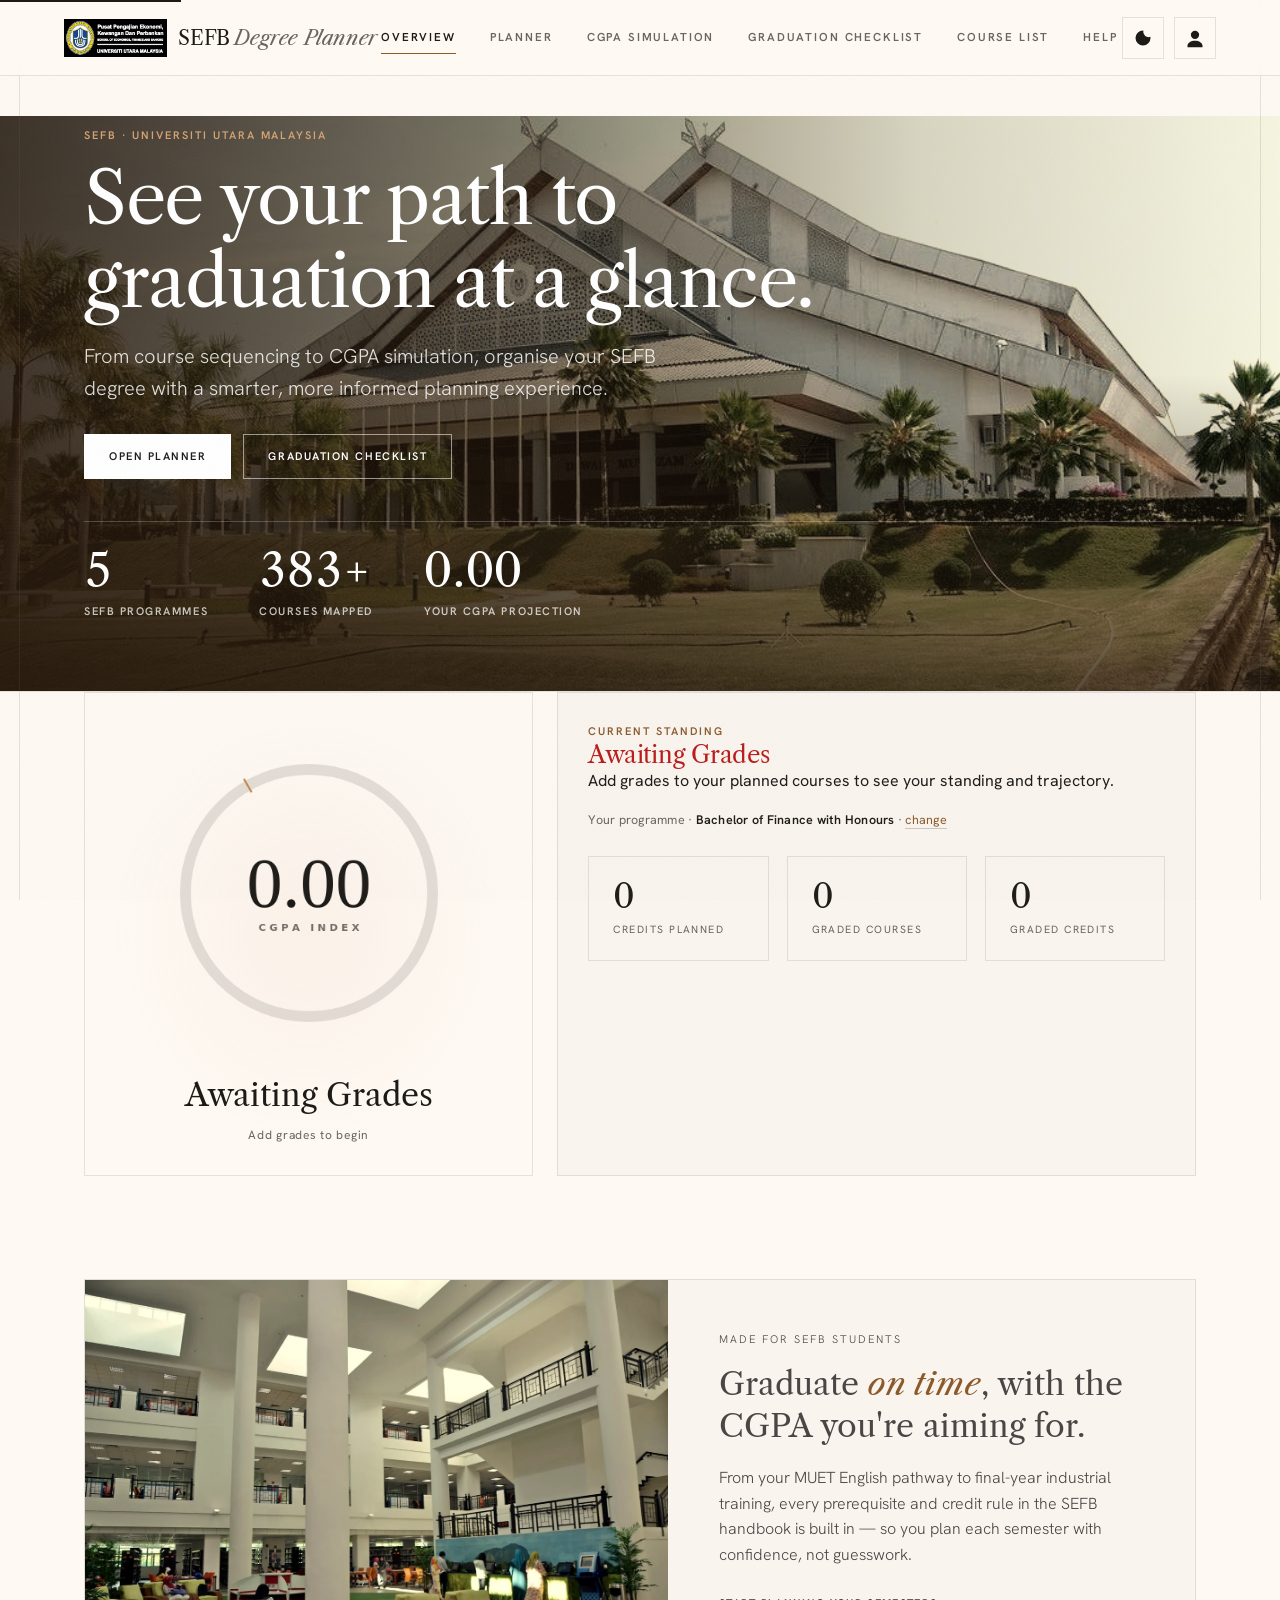
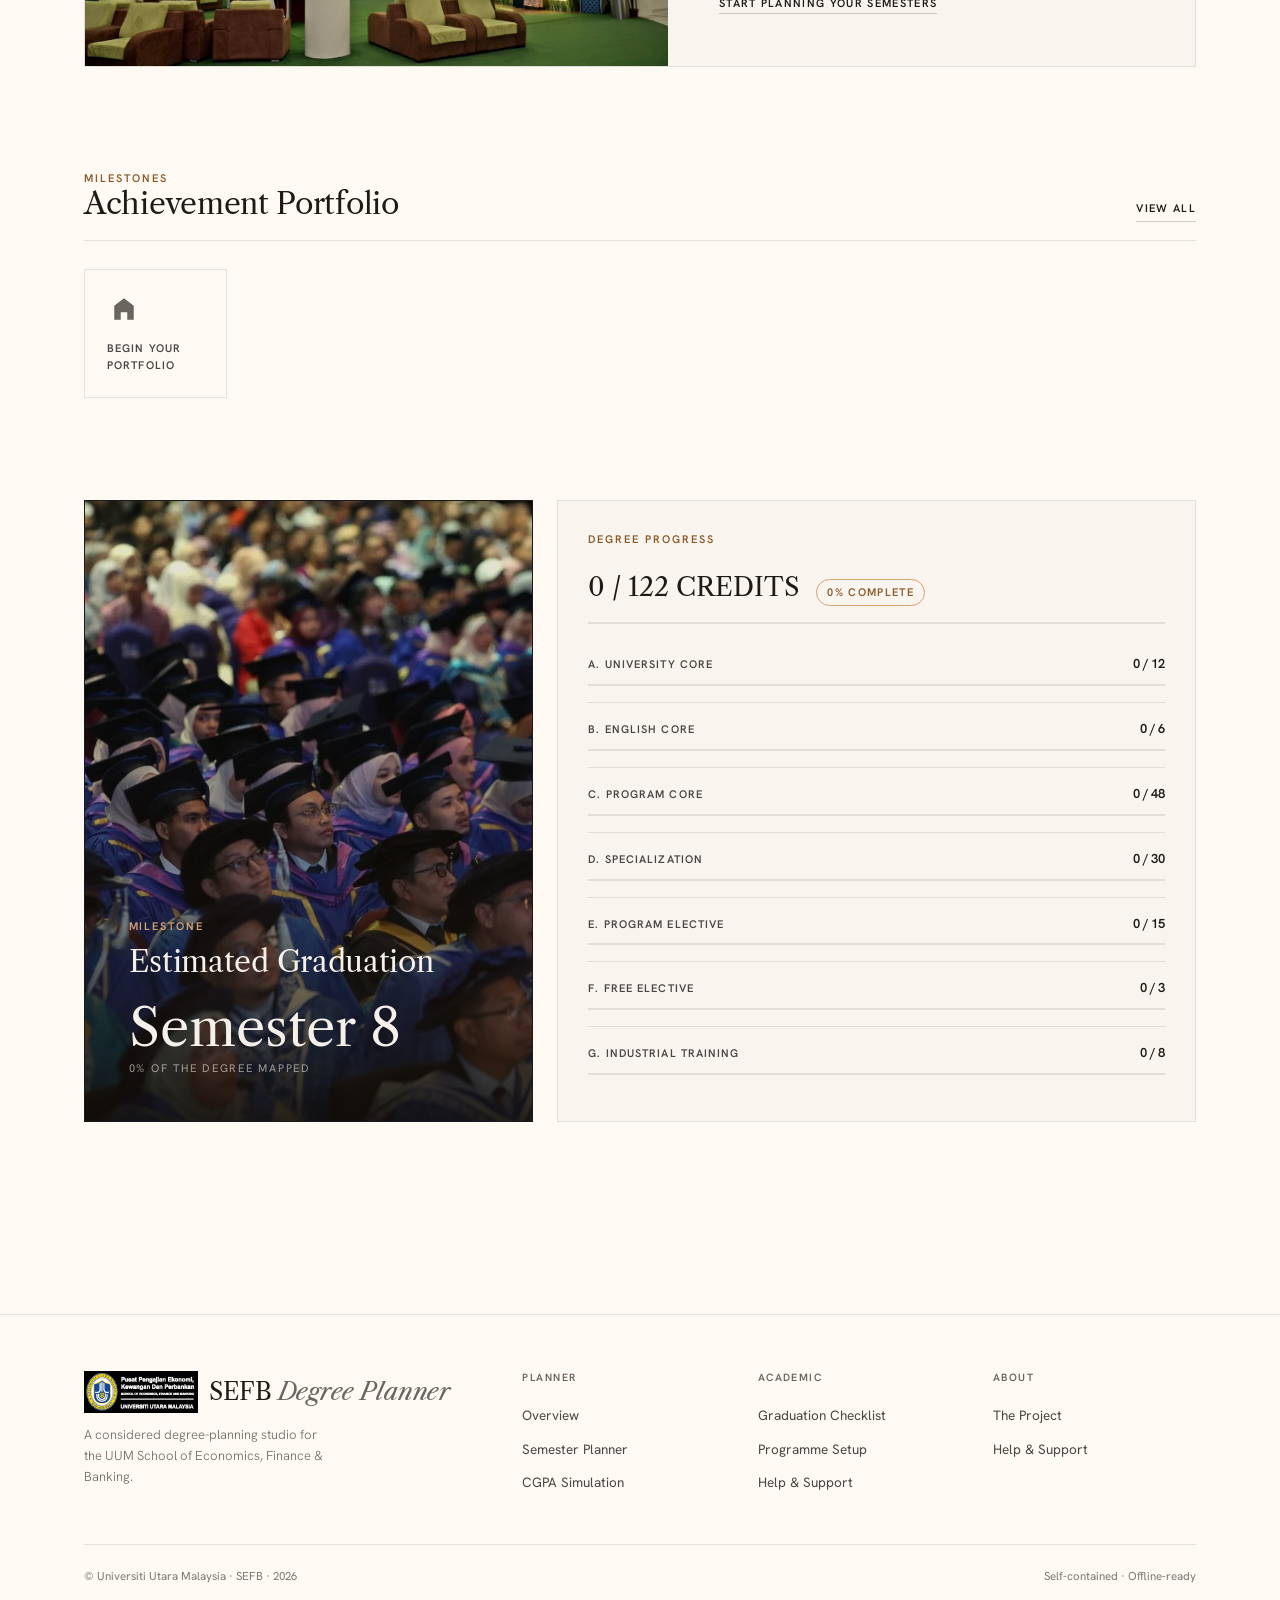
==== commit ec007596: "Add files via upload" ====
--- a/index.html
+++ b/index.html
@@ -46,9 +46,9 @@
   <!-- FULL-BLEED HERO -->
   <section class="full-hero" style="--hero-rot:0deg">
     <picture>
-      <source media="(max-width:768px)" srcset="images/uum-campus-sm.webp" type="image/webp">
-      <source srcset="images/uum-campus.webp" type="image/webp">
-      <img class="full-hero-img" src="images/uum-campus.jpg" alt="Aerial view of the Universiti Utara Malaysia campus" fetchpriority="high" style="object-position:center 58%">
+      <source media="(max-width:768px)" srcset="images/uum-hall-sm.webp" type="image/webp">
+      <source srcset="images/uum-hall.webp" type="image/webp">
+      <img class="full-hero-img" src="images/uum-hall.jpg" alt="Dewan Muadzam Shah convention hall at Universiti Utara Malaysia" fetchpriority="high" style="object-position:center 42%">
     </picture>
     <div class="full-hero-content">
       <p class="eyebrow">SEFB · Universiti Utara Malaysia</p>
@@ -92,9 +92,9 @@
   <section class="section">
     <div class="split-media">
       <div class="split-img"><picture>
-        <source media="(max-width:768px)" srcset="images/hero-banner-sm.webp" type="image/webp">
-        <source srcset="images/hero-banner.webp" type="image/webp">
-        <img src="images/hero-banner-opt.jpg" alt="A focused study environment" loading="lazy" style="object-position:center 60%">
+        <source media="(max-width:768px)" srcset="images/study-sm.webp" type="image/webp">
+        <source srcset="images/study.webp" type="image/webp">
+        <img src="images/study-opt.jpg" alt="Students studying in the UUM library" loading="lazy" style="object-position:center 62%">
       </picture></div>
       <div class="split-copy">
         <p class="eyebrow">Made for SEFB Students</p>
--- a/css/watchhouse.css
+++ b/css/watchhouse.css
@@ -579,7 +579,7 @@
   border-bottom:1px solid var(--line)}
 .full-hero-img{position:absolute;inset:0;width:100%;height:100%;object-fit:cover;object-position:center 34%;
   transform-origin:center;animation:heroZoom 26s ease-in-out infinite alternate;
-  filter:sepia(.6) saturate(.92) hue-rotate(-12deg) brightness(.88) contrast(1.05)}  /* warm coffee wash */
+  filter:sepia(.34) saturate(1) hue-rotate(-8deg) brightness(.95) contrast(1.03)}  /* light warm wash */
 @keyframes heroZoom{
   0%  {transform:rotate(var(--hero-rot,0deg)) scale(1.06)}
   100%{transform:rotate(var(--hero-rot,0deg)) scale(1.14)}
@@ -627,9 +627,9 @@
 .dark-card.has-img{padding:0;min-height:300px;display:flex;align-items:flex-end}
 .dark-card.has-img img{position:absolute;inset:0;width:100%;height:100%;object-fit:cover;opacity:.42}
 .dark-card.has-img::after{content:"";position:absolute;inset:0;background:linear-gradient(0deg,rgba(14,12,9,.9),rgba(14,12,9,.4))}
-/* milestone: lighter, warm-brown overlay so the convocation photo reads bright */
-.dark-card.has-img.mile img{opacity:.7}
-.dark-card.has-img.mile::after{background:linear-gradient(0deg,rgba(28,16,7,.92) 4%,rgba(58,36,18,.42) 52%,rgba(86,56,30,.18) 100%)}
+/* milestone: light, mostly-neutral overlay — only enough dark at the bottom for the text */
+.dark-card.has-img.mile img{opacity:.9}
+.dark-card.has-img.mile::after{background:linear-gradient(0deg,rgba(18,13,8,.88) 0%,rgba(34,24,15,.46) 30%,rgba(50,38,24,.12) 62%,rgba(60,46,30,0) 100%)}
 .dark-card.has-img .dc-body{position:relative;z-index:2;padding:clamp(26px,3.4vw,44px);width:100%}
 
 /* enlarge + lift the ring */
@@ -704,6 +704,7 @@
 .cl-code{font-size:12.5px;letter-spacing:.04em;color:var(--sub);font-weight:600;white-space:nowrap}
 .cl-en{font-weight:600;color:var(--ink)}
 .cl-ms{font-size:12.5px;color:var(--warm);margin-top:2px}
+.cl-field{font-size:11px;font-weight:600;letter-spacing:.04em;color:var(--amber-deep);margin-top:4px}
 .cl-cat{display:inline-grid;place-items:center;width:24px;height:24px;border-radius:6px;
   font-size:12px;font-weight:700;color:#fff;background:var(--c,var(--warm))}
 .cl-cr{text-align:center;font-weight:600}
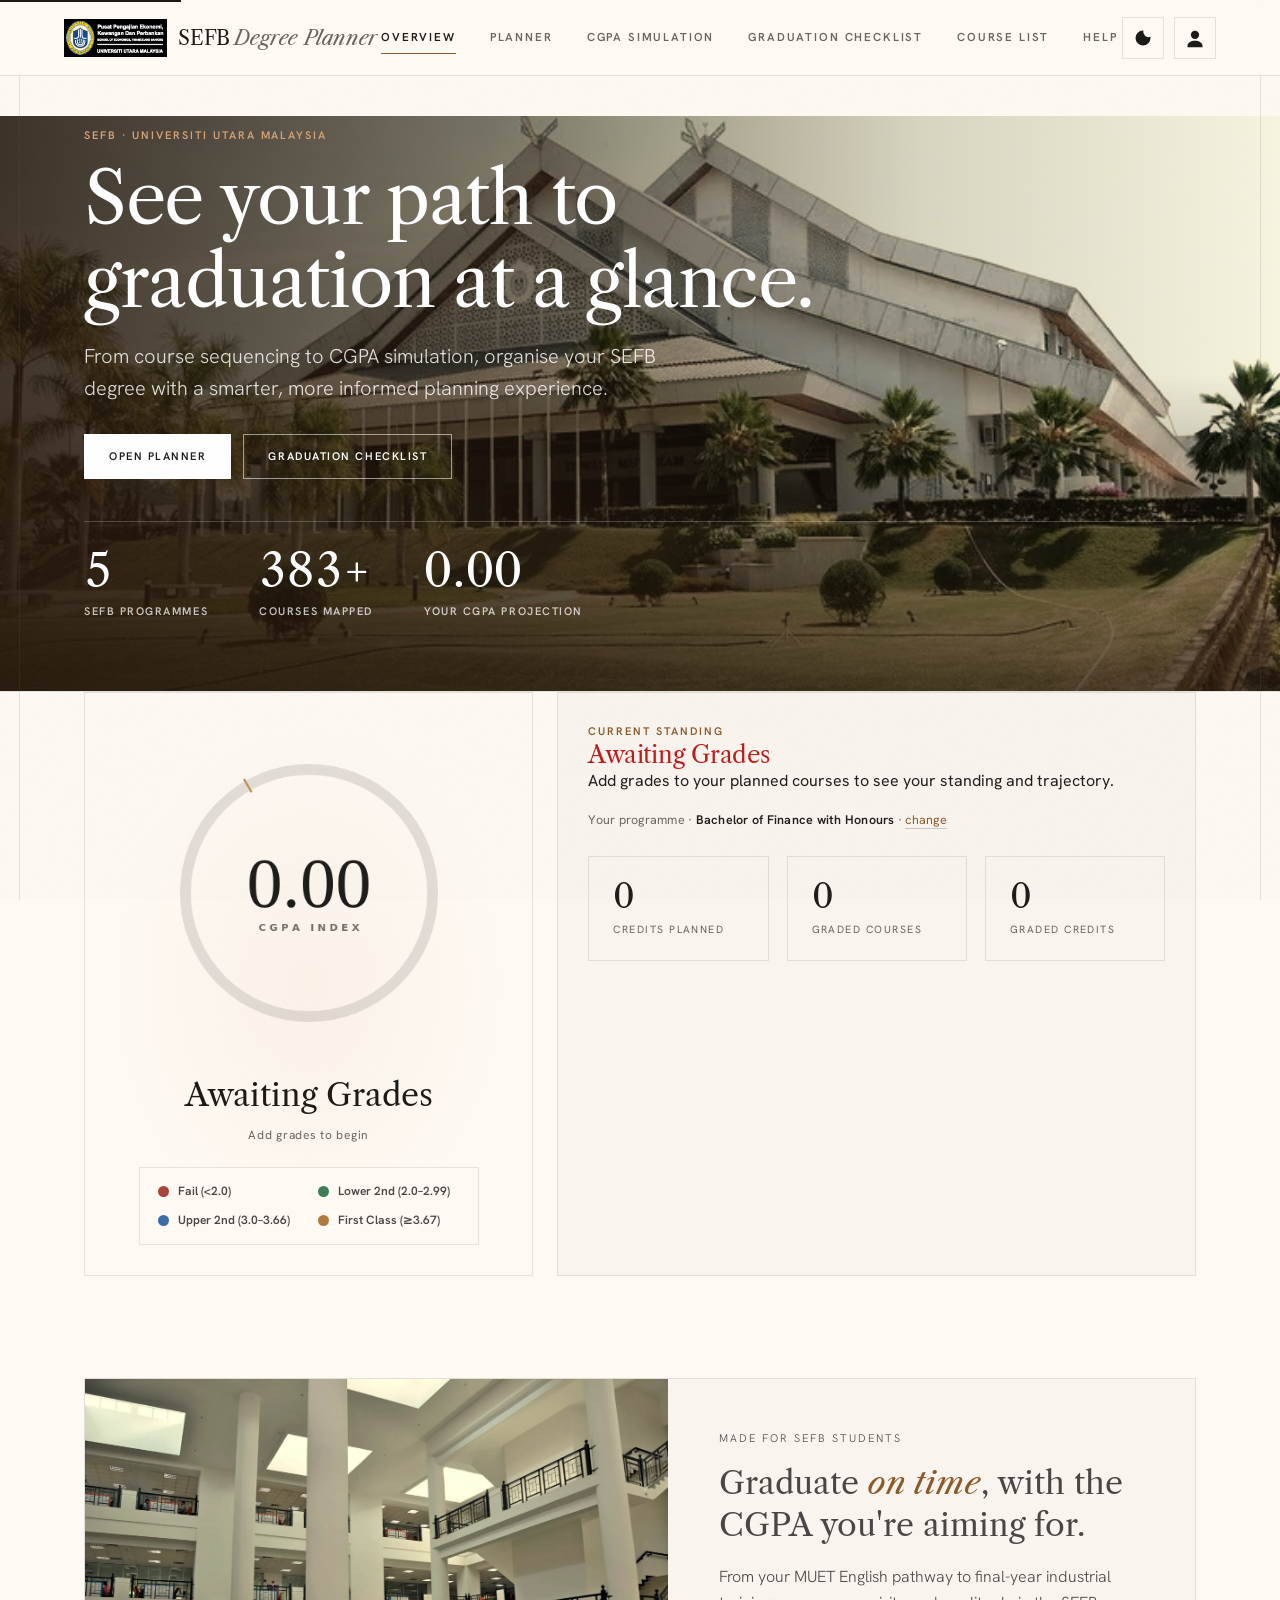
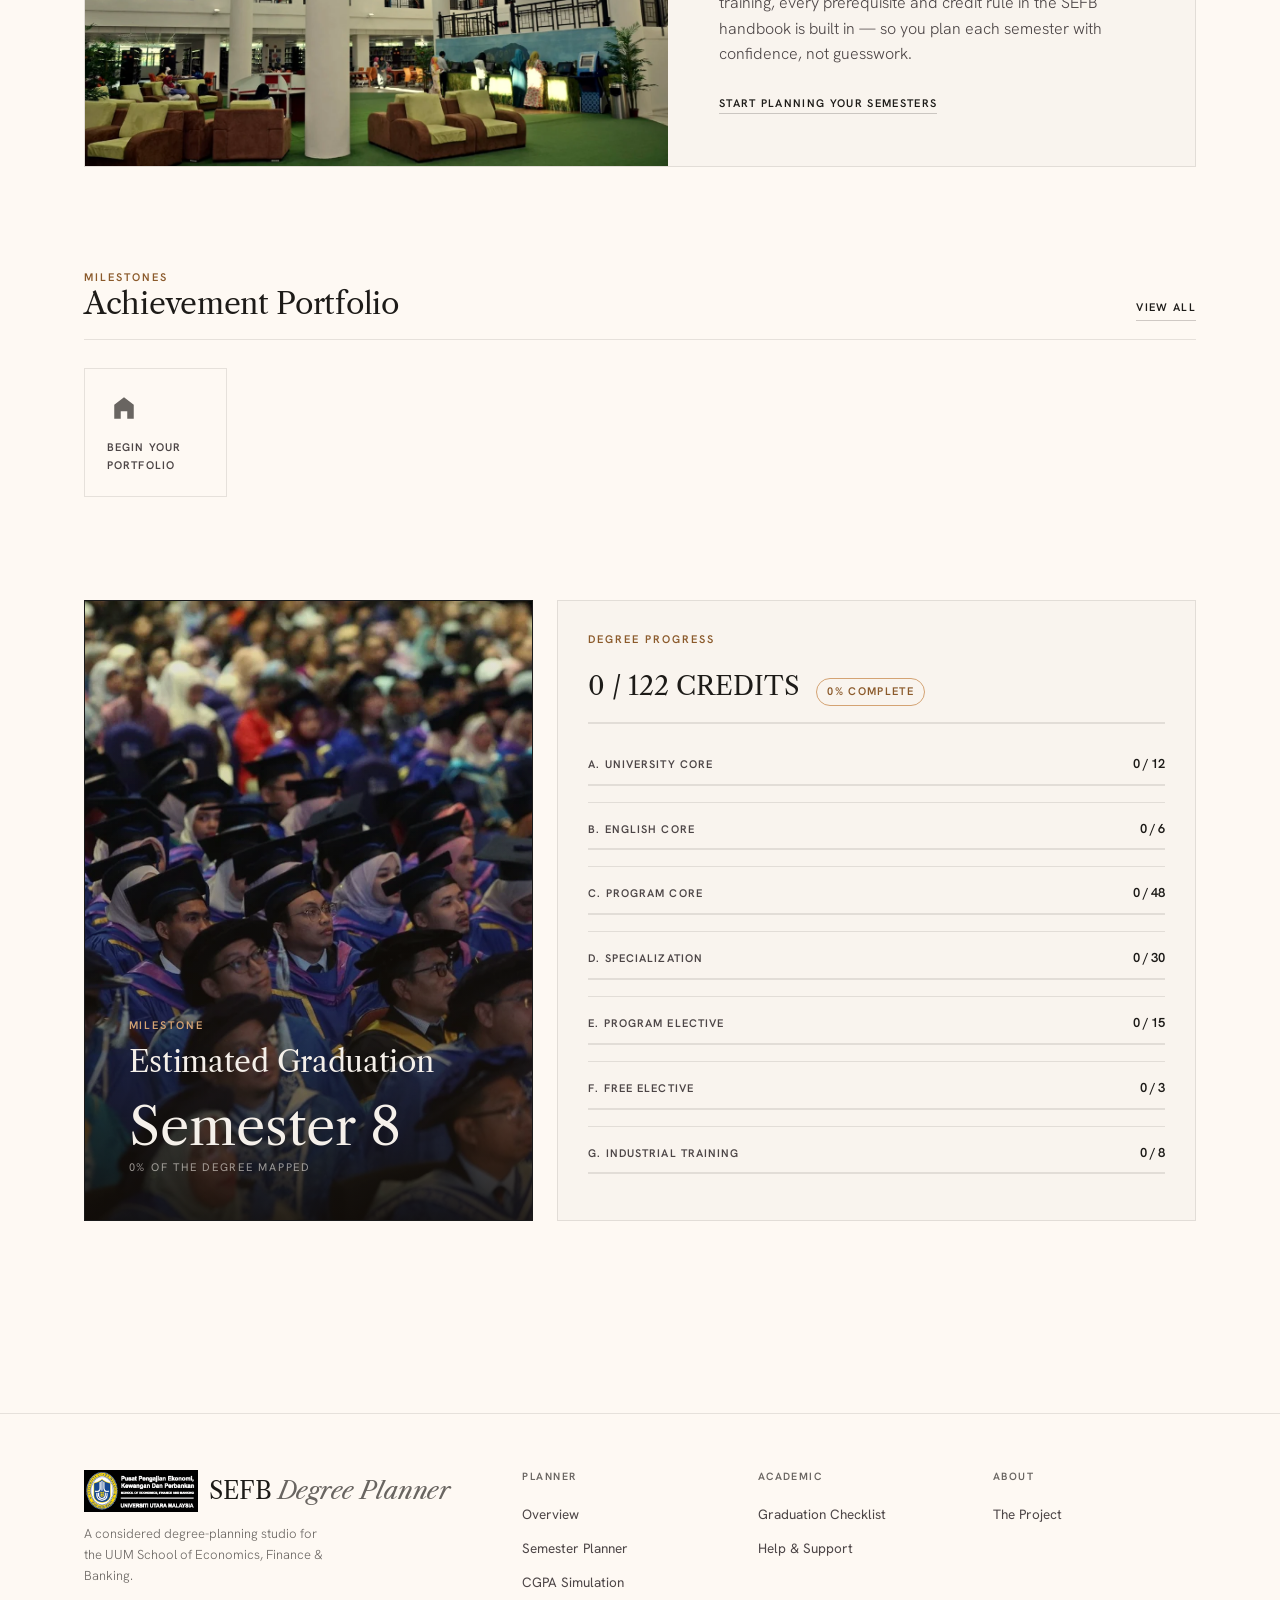
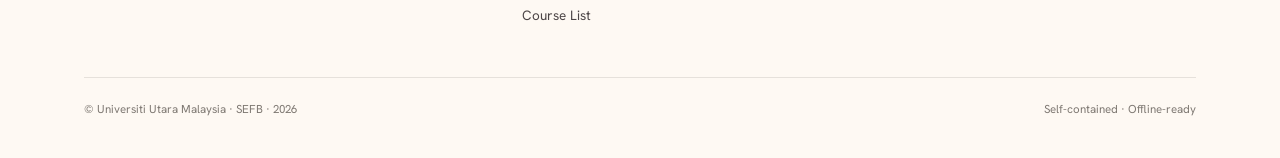
==== commit 879ae6ff: "Add files via upload" ====
--- a/index.html
+++ b/index.html
@@ -74,6 +74,12 @@
       <canvas id="cgpaRingCanvas" width="440" height="440" aria-label="CGPA index ring"></canvas>
       <div id="cgpaRingClass">—</div>
       <div id="cgpaRingMotiv"></div>
+      <div class="class-legend" aria-label="UUM degree classifications">
+        <span class="cl-item"><span class="cl-dot" style="--d:#a8443a"></span>Fail (&lt;2.0)</span>
+        <span class="cl-item"><span class="cl-dot" style="--d:#3f7d5a"></span>Lower 2nd (2.0–2.99)</span>
+        <span class="cl-item"><span class="cl-dot" style="--d:#3a6ea5"></span>Upper 2nd (3.0–3.66)</span>
+        <span class="cl-item"><span class="cl-dot" style="--d:#b07a3f"></span>First Class (≥3.67)</span>
+      </div>
     </div>
     <div class="span-7 panel">
       <p class="eyebrow">Current Standing</p>
@@ -149,9 +155,9 @@
       <a class="brand-lockup" href="index.html"><img class="brand-logo" src="images/sefb.png" alt="SEFB logo"><span class="brand-mark">SEFB <em>Degree&nbsp;Planner</em></span></a>
       <p>A considered degree-planning studio for the UUM School of Economics, Finance &amp; Banking.</p>
     </div>
-    <div class="footer-col"><h4>Planner</h4><a href="index.html">Overview</a><a href="planner.html">Semester Planner</a><a href="analytics.html">CGPA Simulation</a></div>
-    <div class="footer-col"><h4>Academic</h4><a href="audit.html">Graduation Checklist</a><a href="settings.html">Programme Setup</a><a href="settings.html#help">Help &amp; Support</a></div>
-    <div class="footer-col"><h4>About</h4><a href="settings.html#about">The Project</a><a href="settings.html#help">Help &amp; Support</a></div>
+    <div class="footer-col"><h4>Planner</h4><a href="index.html">Overview</a><a href="planner.html">Semester Planner</a><a href="analytics.html">CGPA Simulation</a><a href="courselist.html">Course List</a></div>
+    <div class="footer-col"><h4>Academic</h4><a href="audit.html">Graduation Checklist</a><a href="help.html">Help &amp; Support</a></div>
+    <div class="footer-col"><h4>About</h4><a href="settings.html#about">The Project</a></div>
   </div>
   <div class="footer-base">
     <span>© Universiti Utara Malaysia · SEFB · 2026</span>
--- a/css/watchhouse.css
+++ b/css/watchhouse.css
@@ -258,6 +258,10 @@
 .prog-line b{color:var(--ink);font-weight:600}
 .prog-line a{color:var(--amber-deep);border-bottom:1px solid var(--line-strong)}
 .prog-line a:hover{border-color:var(--amber-deep)}
+.class-legend{display:grid;grid-template-columns:1fr 1fr;gap:9px 18px;margin-top:22px;width:100%;max-width:340px;
+  border:1px solid var(--line);padding:14px 18px;background:var(--surface)}
+.cl-item{display:inline-flex;align-items:center;gap:9px;font-size:12px;font-weight:600;color:var(--sub);text-align:left}
+.cl-dot{width:11px;height:11px;border-radius:50%;background:var(--d,var(--warm));flex:none}
 #deansListBadge{display:inline-flex;align-items:center;gap:8px;margin-top:14px;border:1px solid var(--amber);
   color:var(--amber-deep);padding:7px 14px;border-radius:var(--pill);font-size:11px;font-weight:600;letter-spacing:.12em;text-transform:uppercase}
 
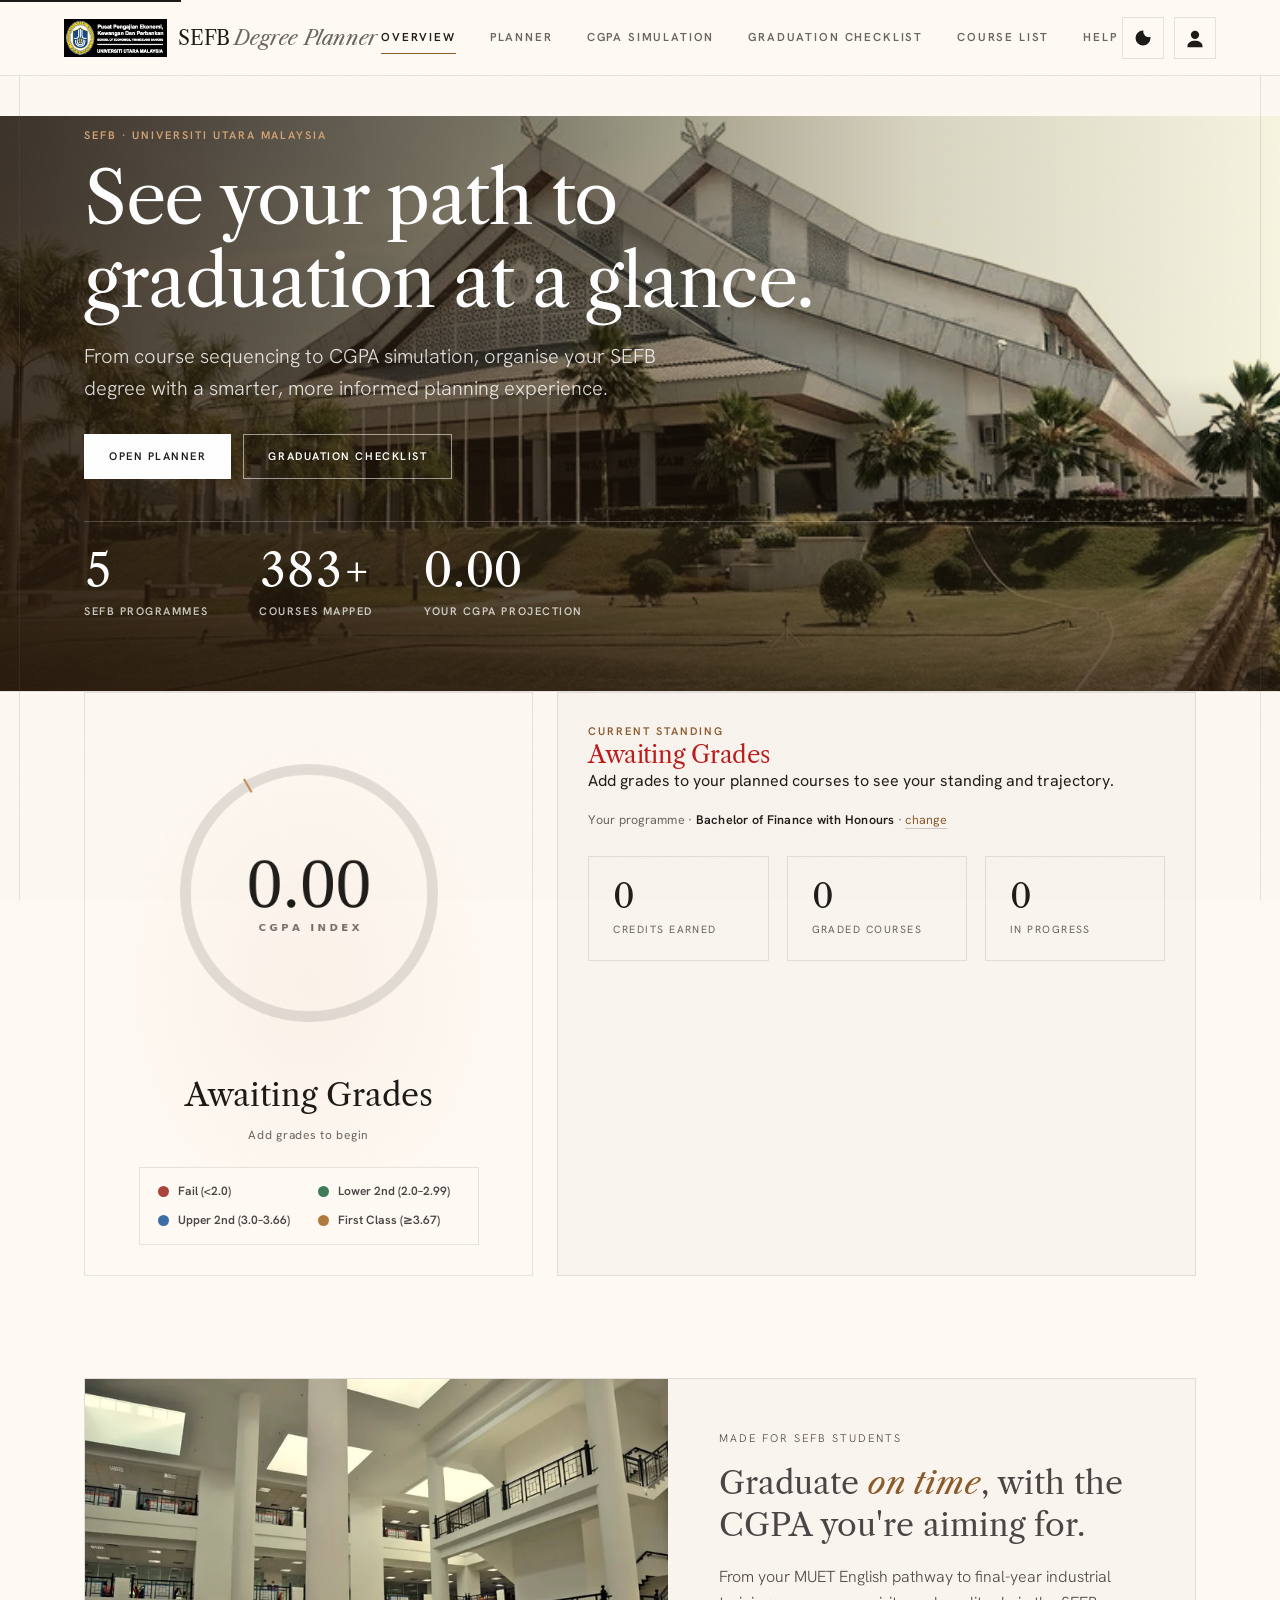
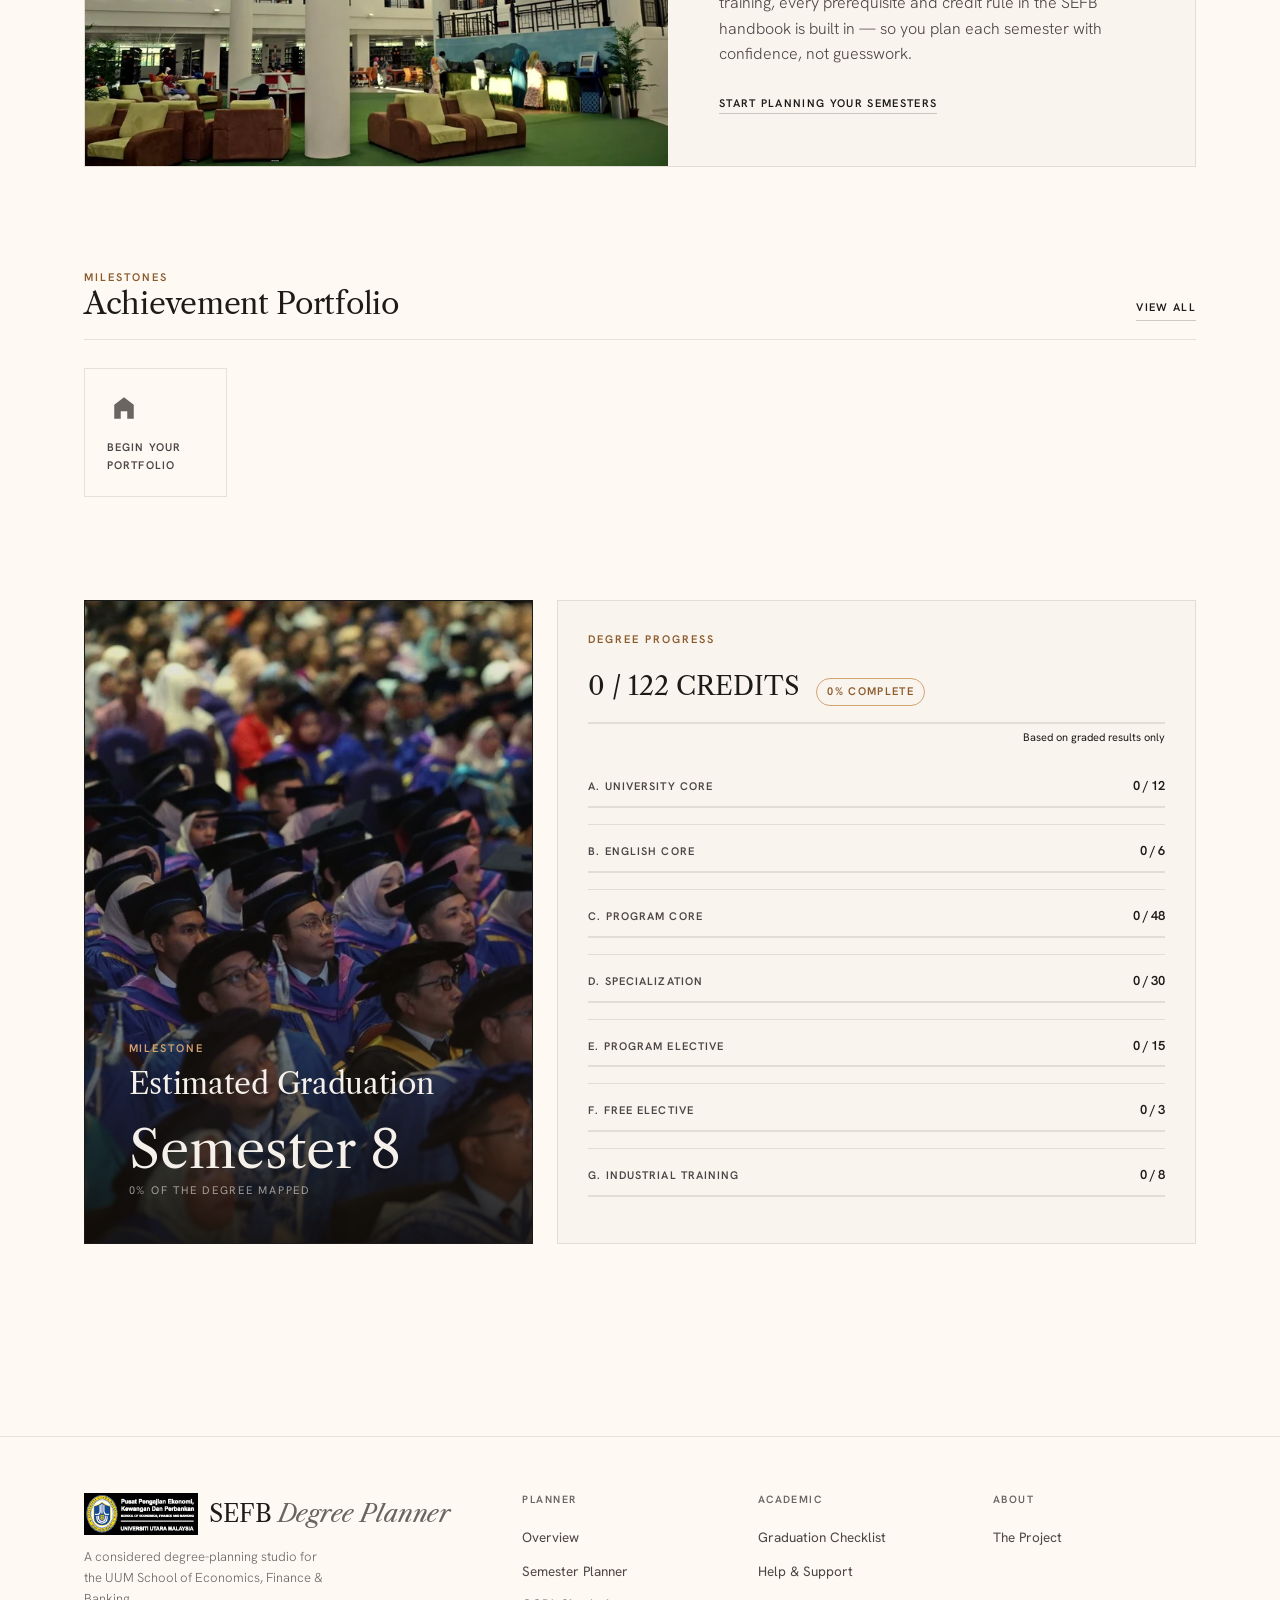
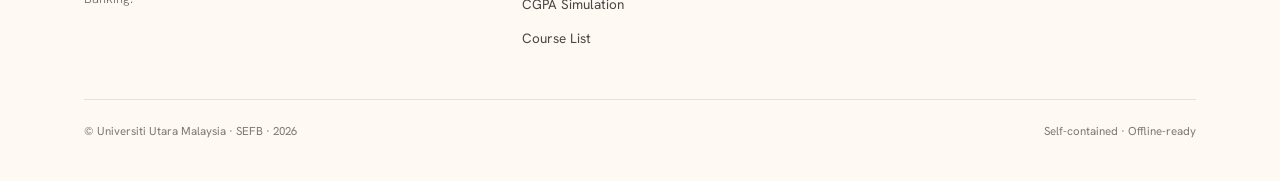
==== commit 25dc6572: "Fix: graduation credits count passed-only, dedupe retakes; auto-add ESP on Path 3 - _courseStatusMap" ====
--- a/index.html
+++ b/index.html
@@ -87,9 +87,9 @@
       <p id="standingDesc">Add grades to your planned courses to see your standing and trajectory.</p>
       <p class="prog-line">Your programme · <b data-program-name>—</b> · <a href="settings.html">change</a></p>
       <div class="stat-row" style="margin-top:26px">
-        <div class="stat-card"><div class="v" data-countup id="statCredits">0</div><div class="l">Credits Planned</div></div>
+        <div class="stat-card"><div class="v" data-countup id="statCredits">0</div><div class="l">Credits Earned</div></div>
         <div class="stat-card"><div class="v" data-countup id="statGraded">0</div><div class="l">Graded Courses</div></div>
-        <div class="stat-card"><div class="v" data-countup id="statGradedCr">0</div><div class="l">Graded Credits</div></div>
+        <div class="stat-card"><div class="v" data-countup id="statGradedCr">0</div><div class="l">In Progress</div></div>
       </div>
     </div>
   </section>
@@ -141,6 +141,7 @@
         <span id="overallPct">0% COMPLETE</span>
       </div>
       <div class="overall-track"><div id="overallBar"></div></div>
+      <p id="overallNote" style="font-size:11px;color:var(--muted);margin:5px 0 0;text-align:right"></p>
       <div id="degreeProgress" style="margin-top:14px"></div>
     </div>
   </section>
--- a/css/watchhouse.css
+++ b/css/watchhouse.css
@@ -277,10 +277,12 @@
 .progress-row-head{display:flex;justify-content:space-between;align-items:baseline;margin-bottom:9px}
 .pr-label{font-size:11px;font-weight:600;letter-spacing:.1em;text-transform:uppercase;color:var(--sub)}
 .pr-val{font-size:13px;font-weight:600;color:var(--ink);font-variant-numeric:tabular-nums}
-.progress-track{height:2px;background:var(--line)}
+.progress-track{height:2px;background:var(--line);position:relative}
 .progress-fill{height:100%;background:var(--ink);transition:width .6s var(--ease)}
+.progress-fill.is-planned{background:var(--sub);opacity:.35;position:absolute;top:0;transition:width .6s var(--ease)}
 .progress-row.is-done .progress-fill{background:var(--amber-deep)}
 .progress-row.is-done .pr-val{color:var(--amber-deep)}
+.pr-inprog{font-size:10px;font-weight:500;color:var(--sub);margin-left:4px;font-style:italic}
 
 /* ─────────────────────── BADGES ─────────────────────── */
 .badge-grid{display:grid;grid-template-columns:repeat(auto-fill,minmax(140px,1fr));gap:clamp(12px,2vw,18px)}
@@ -317,9 +319,10 @@
 
 /* ─────────────────────── TAKE NOTE (alerts) ─────────────────────── */
 .take-note{border:2px solid var(--amber);background:color-mix(in srgb,var(--amber) 12%,var(--surface));
-  padding:clamp(16px,2.2vw,22px) clamp(18px,2.4vw,24px);margin-top:26px;display:none}
-.take-note.has-alerts{display:block}
-.take-note.muted{opacity:.7}
+  padding:clamp(16px,2.2vw,22px) clamp(18px,2.4vw,24px);margin-bottom:24px}
+.take-note.muted{opacity:.6}
+.alert-clear{font-size:13px;color:var(--sub);padding-top:2px}
+.muted-msg{font-style:italic}
 .take-note-head{display:flex;align-items:center;gap:12px;margin-bottom:14px}
 .take-note-head .tn-title{font-size:11px;font-weight:700;letter-spacing:.16em;text-transform:uppercase;color:var(--amber-deep)}
 .tn-count{background:var(--amber-deep);color:#fff;font-size:11px;font-weight:700;min-width:20px;height:20px;
@@ -347,6 +350,7 @@
   color:var(--amber-deep);border:1px solid var(--amber);padding:3px 9px;border-radius:var(--pill)}
 .sem-head-right{display:flex;align-items:center;gap:14px;flex-wrap:wrap;justify-content:flex-end}
 .sem-head-deans{white-space:nowrap;padding:9px 16px;font-size:11.5px;letter-spacing:.04em}
+.deans-short{display:none}
 .sem-session{width:auto;min-width:108px;padding:9px 34px 9px 12px;font-size:12px}
 .sem-gpa{text-align:right}
 .sem-gpa-lbl{display:block;font-size:9.5px;letter-spacing:.14em;text-transform:uppercase;color:var(--warm)}
@@ -376,6 +380,7 @@
 .course-tail{display:flex;align-items:center;gap:12px;flex:none}
 .course-cr{font-size:11px;font-weight:600;letter-spacing:.08em;text-transform:uppercase;color:var(--sub);min-width:42px;text-align:right}
 .grade-sel{width:64px;padding:7px 24px 7px 10px;font-size:13px;background-position:right 8px center}
+.move-sel{width:80px;padding:7px 22px 7px 10px;font-size:12px;background-position:right 6px center;color:var(--warm)}
 .row-x{width:28px;height:28px;display:grid;place-items:center;color:var(--faint);transition:color .2s}
 .row-x:hover{color:var(--error)}
 .row-x .ic{width:16px;height:16px}
@@ -487,6 +492,18 @@
 .confirm-card{max-width:440px;text-align:center;padding:34px 30px}
 .confirm-card p{font-size:16px;margin-bottom:24px}
 .confirm-actions{display:flex;gap:12px;justify-content:center}
+/* Rich load-recommended variant */
+.confirm-card.is-rich{max-width:560px;text-align:left}
+.confirm-card.is-rich p{margin:0}
+.cr-icon{width:54px;height:54px;border-radius:50%;border:2px solid var(--amber);display:grid;place-items:center;margin-bottom:18px}
+.cr-bang{font-size:22px;font-weight:700;color:var(--amber);line-height:1}
+.cr-title{font-family:var(--font-display);font-size:26px;font-weight:700;color:var(--ink);margin-bottom:8px;line-height:1.2}
+.cr-sub{font-size:14px;font-weight:600;color:var(--ink);margin-bottom:14px}
+.cr-list{list-style:disc;padding:14px 16px 14px 34px;background:var(--charcoal);color:var(--on-dark);margin:0 0 14px;font-size:13.5px;line-height:1.65}
+.cr-list li{margin-bottom:3px}
+.cr-list li:last-child{margin-bottom:0}
+.cr-foot{font-size:12px;color:var(--sub);margin-bottom:22px}
+.confirm-card.is-rich .confirm-actions{justify-content:flex-start}
 #toast{position:fixed;left:50%;bottom:34px;transform:translate(-50%,18px);z-index:90;
   background:var(--charcoal);color:var(--on-dark);padding:13px 22px;font-size:13px;letter-spacing:.02em;
   border:1px solid var(--charcoal);opacity:0;pointer-events:none;transition:.35s var(--ease)}
@@ -555,6 +572,34 @@
   .brand-sub{display:none}
   .calc-result .big{font-size:46px}
   body{font-size:14px}
+
+  /* Planner: Programme Setup → single column */
+  .planner-setup-grid{grid-template-columns:1fr}
+  .planner-setup-grid .field:first-child{grid-column:auto}
+
+  /* Dean's List button: short label on mobile */
+  .deans-full{display:none}
+  .deans-short{display:inline}
+
+  /* Course row: 2-row grid layout so title gets its own full line */
+  .course-row{
+    display:grid;
+    grid-template-columns:6px 1fr auto;
+    grid-template-rows:auto auto;
+    column-gap:8px;row-gap:4px;
+    padding:10px 8px;
+    margin:0 -8px;
+    cursor:pointer;
+  }
+  .course-cat{grid-column:1;grid-row:1/3;align-self:stretch;border-radius:3px}
+  .course-body{grid-column:2/4;grid-row:1;min-width:0}
+  .course-code{grid-column:2;grid-row:2;font-size:10.5px;min-width:0;align-self:center}
+  .course-tail{grid-column:3;grid-row:2;align-self:center;gap:6px}
+  .course-cr{display:none}
+  .grade-sel{width:58px;padding:5px 18px 5px 8px;font-size:12px}
+  .move-sel{width:68px;padding:5px 16px 5px 6px;font-size:11px}
+  .row-x{width:24px;height:24px}
+  .row-x .ic{width:14px;height:14px}
 }
 
 /* ============================================================================
